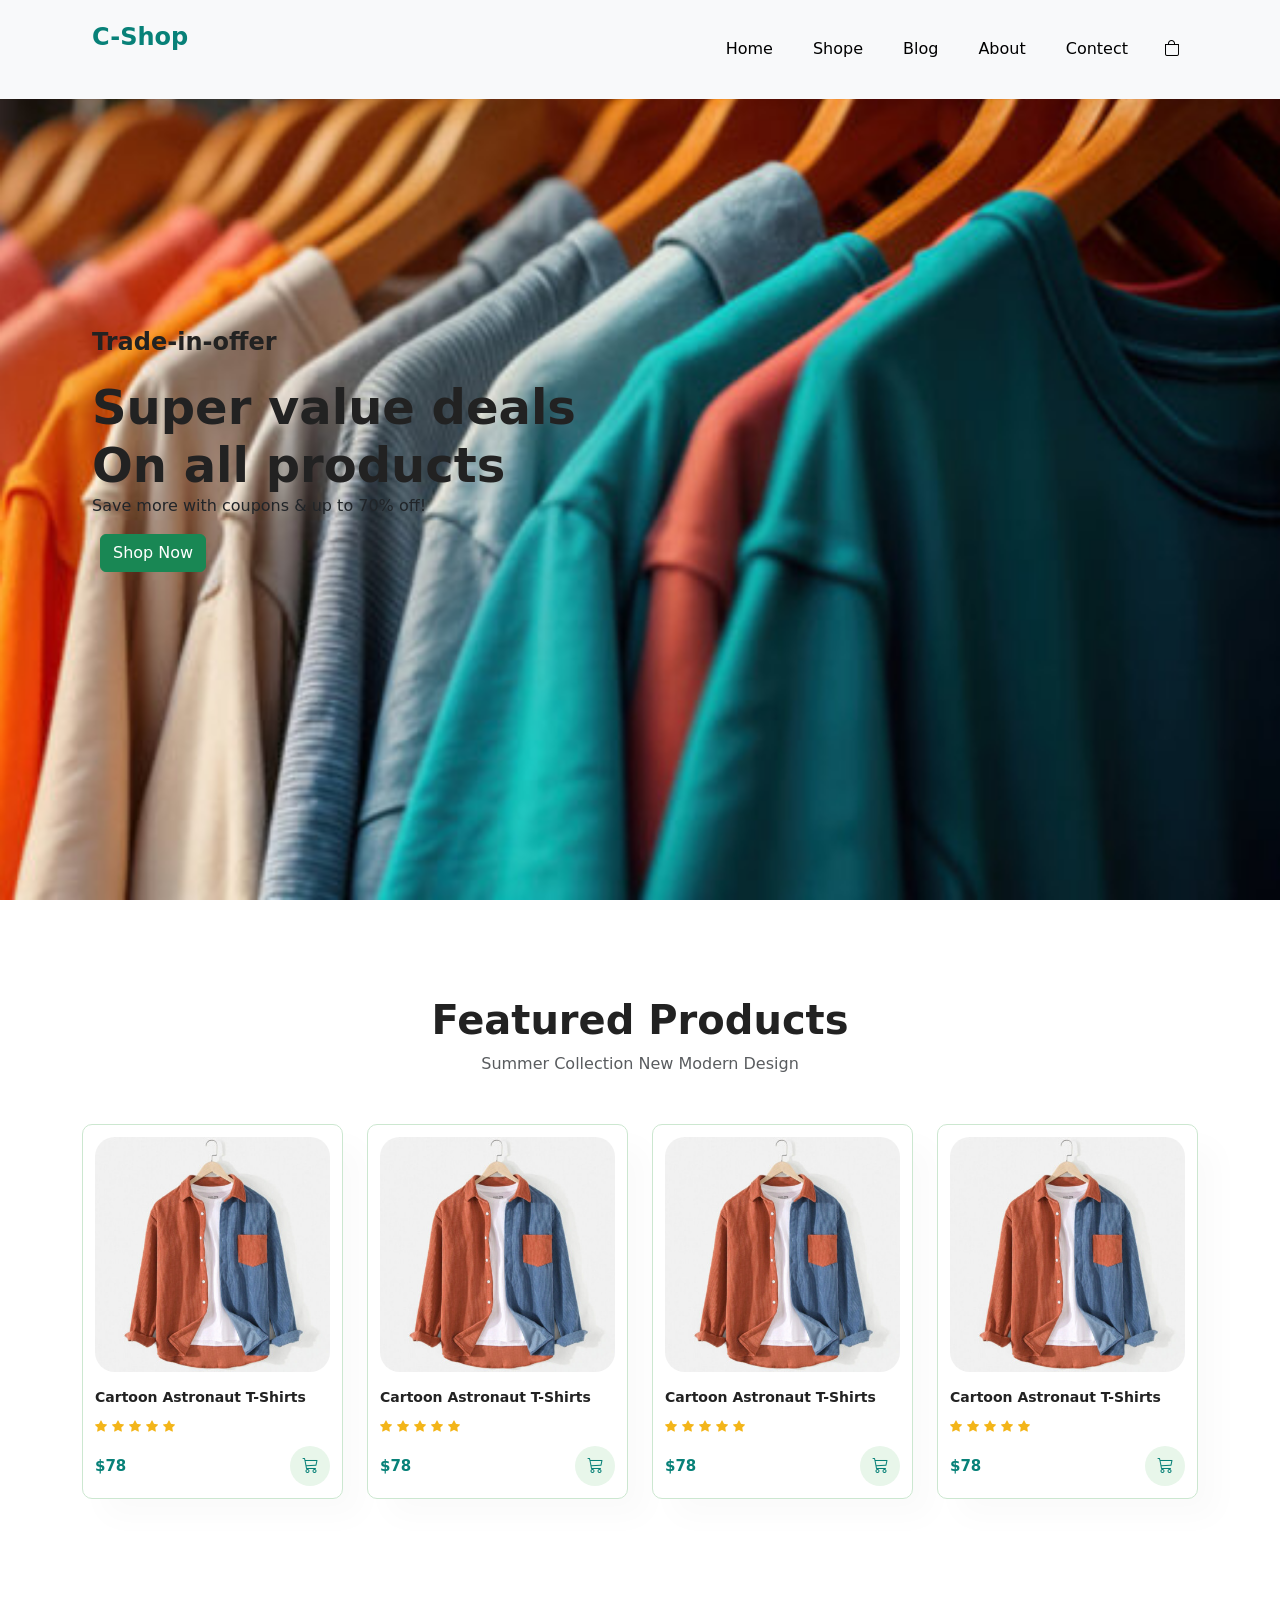
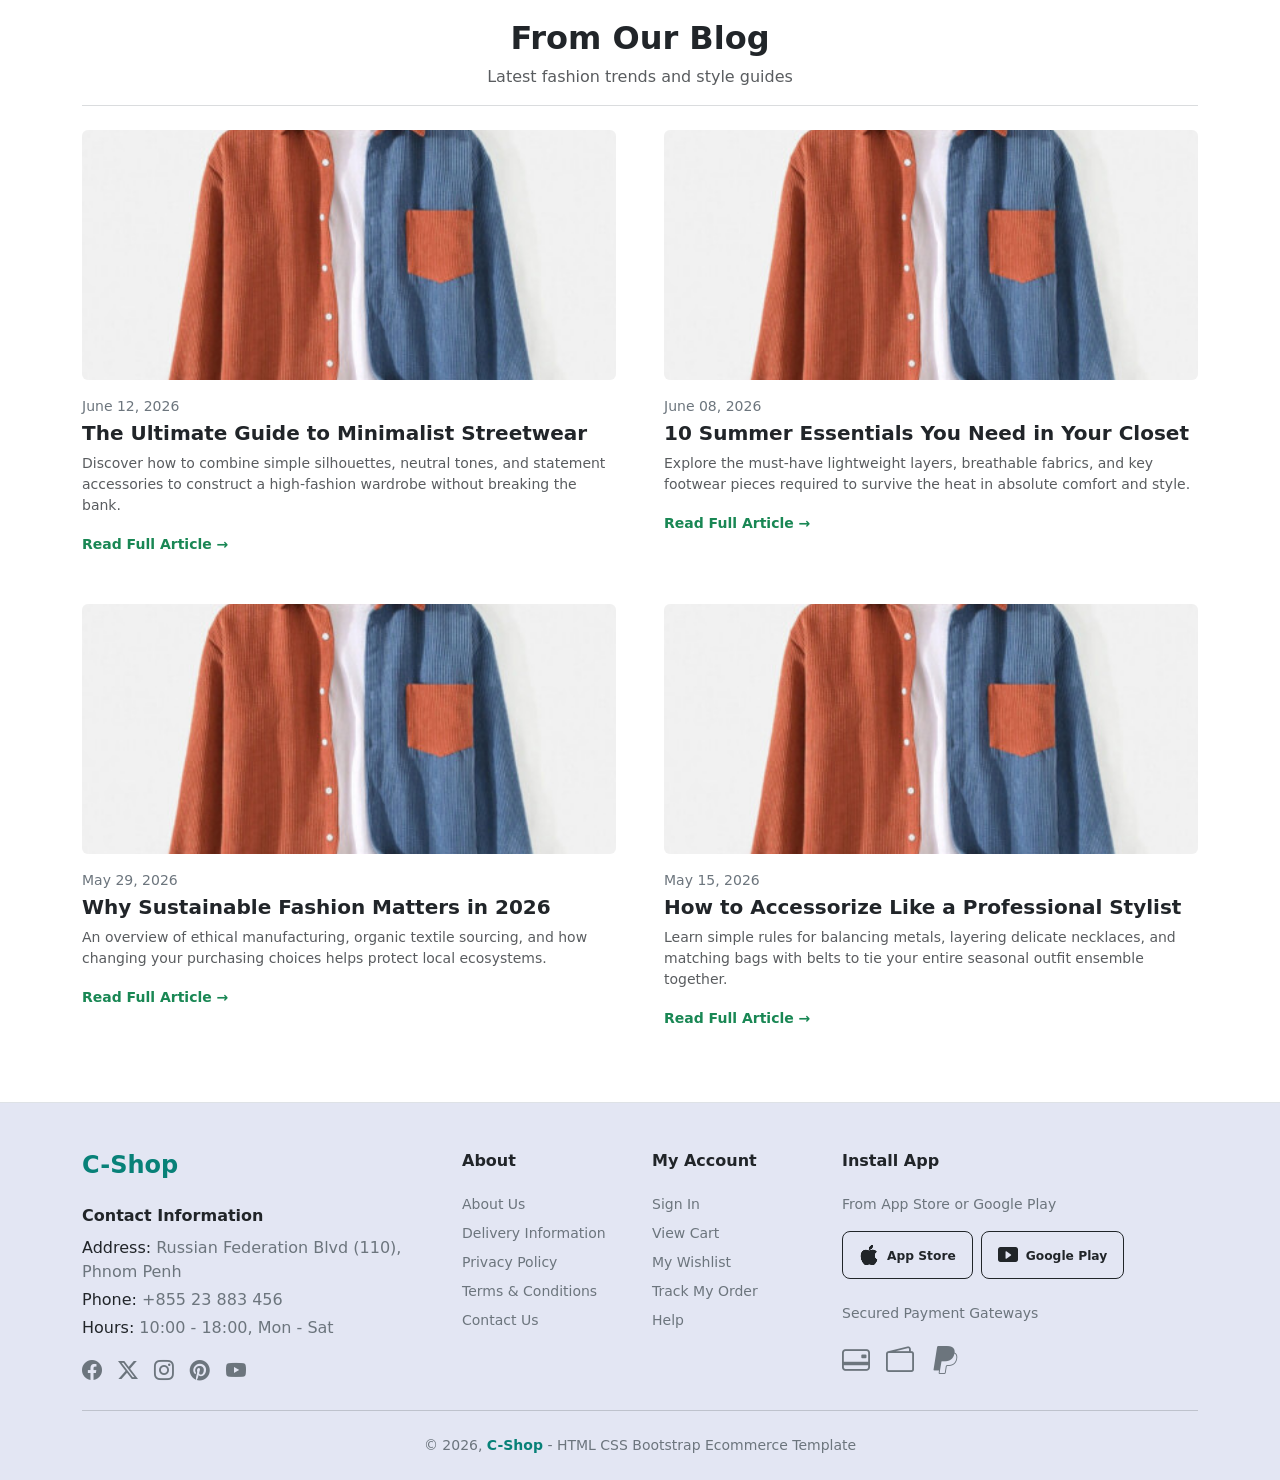
==== index.html @ c30bf909 "Add project files" ====
<!DOCTYPE html>
<html lang="en">
<head>
    <meta charset="UTF-8">
    <meta name="viewport" content="width=device-width, initial-scale=1.0">
    <title>C-Shop</title>
    <link rel="stylesheet" href="bootstrap-5.3.8-dist/css/bootstrap.min.css">
    <link rel="stylesheet" href="Style.css">
    <link rel="stylesheet" href="https://cdn.jsdelivr.net/npm/bootstrap-icons@1.11.3/font/bootstrap-icons.min.css">
</head>
<body>

    <section class="hero-section" id="Home">
        <nav class="navbar navbar-expand-lg bg-light fixed-top">
            <div class="container">

                <a class="navbar-brand" href="#"><h4 class="fw-bold mb-4" style="color: #088178;">C-Shop</h4></a>

                <button class="navbar-toggler border-0 shadow-none" type="button" data-bs-toggle="collapse" data-bs-target="#navMenu">
                    <i class="navbar-toggler-icon"></i>
                </button>

                <div class="collapse navbar-collapse" id="navMenu">
                    <ul class="navbar-nav ms-auto">

                        <li class="nav-item">
                            <a class="nav-link" href="#Home">
                                <i class="bi bi-house d-lg-none"></i> 
                                <span class="ms-1">Home</span>
                            </a>
                        </li>

                        <li class="nav-item">
                            <a class="nav-link" href="#Shop">
                                <i class="bi bi-cart3 d-lg-none"></i> 
                                <span class="ms-1 ">Shope</span>
                            </a>
                        </li>

                        <li class="nav-item">
                            <a class="nav-link" href="#Blog">
                                <i class="bi bi-journal-text d-lg-none"></i> 
                                <span class="ms-1">Blog</span>
                            </a>
                        </li>

                        <li class="nav-item">
                            <a class="nav-link" href="#About">
                                <i class="bi bi-info-circle d-lg-none"></i> 
                                <span class="ms-1">About</span>
                            </a>
                        </li>

                        <li class="nav-item">
                            <a class="nav-link" href="#Contect">
                                <i class="bi bi-envelope d-lg-none"></i> 
                                <span class="ms-1">Contect</span>
                            </a>
                        </li>

                        <li class="nav-item">
                            <a class="nav-link" href="#Settings">
                                <i class="bi bi bi-bag"></i> 
                                <span class="ms-1 d-lg-none">Cart</span>
                            </a>
                        </li>
                    </ul>
                </div>
            </div>
        </nav>
        <div class="container hero-content">
            <h4>Trade-in-offer</h4>
            <h1>Super value deals</h1>
            <h1 class="text-teal">On all products</h1>
            <p>Save more with coupons & up to 70% off!</p>
            <li class="nav-item d-flex align-items-center ms-2">
                <button class="btn btn-success " onclick="scrollToShop()">
                    Shop Now
                </button>
            </li>
        </div>
    </section>

    <section class="product-section container my-5 py-5" id="Shop">
        <div class="text-center mb-5">
            <h2>Featured Products</h2>
            <p class="text-muted">Summer Collection New Modern Design</p>
        </div>

        <div class="row g-4">
            
            <div class="col-12 col-md-6 col-lg-3">
                <div class="product-card">
                    <div class="img-wrapper">
                        <img src="Picture/s-l400.jpg" alt="Product" class="img-fluid">
                    </div>
                    <div class="card-details">
                        <h5 class="product-title">Cartoon Astronaut T-Shirts</h5>
                        <div class="stars">
                            <i class="bi bi-star-fill"></i>
                            <i class="bi bi-star-fill"></i>
                            <i class="bi bi-star-fill"></i>
                            <i class="bi bi-star-fill"></i>
                            <i class="bi bi-star-fill"></i>
                        </div>
                        <div class="card-bottom">
                            <h4 class="price">$78</h4>
                            <a href="#" class="cart-btn"><i class="bi bi-cart3"></i></a>
                        </div>
                    </div>
                </div>
            </div>

            <div class="col-12 col-md-6 col-lg-3">
                <div class="product-card">
                    <div class="img-wrapper">
                        <img src="Picture/s-l400.jpg" alt="Product" class="img-fluid">
                    </div>
                    <div class="card-details">
                        <h5 class="product-title">Cartoon Astronaut T-Shirts</h5>
                        <div class="stars">
                            <i class="bi bi-star-fill"></i>
                            <i class="bi bi-star-fill"></i>
                            <i class="bi bi-star-fill"></i>
                            <i class="bi bi-star-fill"></i>
                            <i class="bi bi-star-fill"></i>
                        </div>
                        <div class="card-bottom">
                            <h4 class="price">$78</h4>
                            <a href="#" class="cart-btn"><i class="bi bi-cart3"></i></a>
                        </div>
                    </div>
                </div>
            </div>

            <!-- Product Card 3 -->
            <div class="col-12 col-md-6 col-lg-3">
                <div class="product-card">
                    <div class="img-wrapper">
                        <img src="Picture/s-l400.jpg" alt="Product" class="img-fluid">
                    </div>
                    <div class="card-details">
                        <h5 class="product-title">Cartoon Astronaut T-Shirts</h5>
                        <div class="stars">
                            <i class="bi bi-star-fill"></i>
                            <i class="bi bi-star-fill"></i>
                            <i class="bi bi-star-fill"></i>
                            <i class="bi bi-star-fill"></i>
                            <i class="bi bi-star-fill"></i>
                        </div>
                        <div class="card-bottom">
                            <h4 class="price">$78</h4>
                            <a href="#" class="cart-btn"><i class="bi bi-cart3"></i></a>
                        </div>
                    </div>
                </div>
            </div>

            <div class="col-12 col-md-6 col-lg-3">
                <div class="product-card">
                    <div class="img-wrapper">
                        <img src="Picture/s-l400.jpg" alt="Product" class="img-fluid">
                    </div>
                    <div class="card-details">
                        <h5 class="product-title">Cartoon Astronaut T-Shirts</h5>
                        <div class="stars">
                            <i class="bi bi-star-fill"></i>
                            <i class="bi bi-star-fill"></i>
                            <i class="bi bi-star-fill"></i>
                            <i class="bi bi-star-fill"></i>
                            <i class="bi bi-star-fill"></i>
                        </div>
                        <div class="card-bottom">
                            <h4 class="price">$78</h4>
                            <a href="#" class="cart-btn"><i class="bi bi-cart3"></i></a>
                        </div>
                    </div>
                </div>
            </div>

        </div>
    </section>

<!-- Basic Blog Section -->
<section id="Blog" class="container my-5 py-4">
    <!-- Section Title -->
    <div class="mb-4 text-center">
        <h2 class="fw-bold text-dark">From Our Blog</h2>
        <p class="text-muted">Latest fashion trends and style guides</p>
        <hr class="text-secondary opacity-25">
    </div>

    <!-- Blog Layout Wrapper -->
    <div class="row row-cols-1 row-cols-md-2 g-5">
        
        <!-- Article 1 -->
        <div class="col">
            <div class="mb-3">
                <img src="Picture/s-l400.jpg" alt="Minimalist Streetwear" class="img-fluid rounded-2 w-100 object-fit-cover" style="height: 250px;">
            </div>
            <p class="text-secondary small mb-1">June 12, 2026</p>
            <h4 class="fw-bold text-dark fs-5">The Ultimate Guide to Minimalist Streetwear</h4>
            <p class="text-muted small">Discover how to combine simple silhouettes, neutral tones, and statement accessories to construct a high-fashion wardrobe without breaking the bank.</p>
            <a href="#" class="text-success text-decoration-none fw-bold small">Read Full Article &rarr;</a>
        </div>

        <!-- Article 2 -->
        <div class="col">
            <div class="mb-3">
                <img src="Picture/s-l400.jpg" alt="Summer Essentials" class="img-fluid rounded-2 w-100 object-fit-cover" style="height: 250px;">
            </div>
            <p class="text-secondary small mb-1">June 08, 2026</p>
            <h4 class="fw-bold text-dark fs-5">10 Summer Essentials You Need in Your Closet</h4>
            <p class="text-muted small">Explore the must-have lightweight layers, breathable fabrics, and key footwear pieces required to survive the heat in absolute comfort and style.</p>
            <a href="#" class="text-success text-decoration-none fw-bold small">Read Full Article &rarr;</a>
        </div>

        <!-- Article 3 -->
        <div class="col">
            <div class="mb-3">
                <img src="Picture/s-l400.jpg" alt="Sustainable Fashion" class="img-fluid rounded-2 w-100 object-fit-cover" style="height: 250px;">
            </div>
            <p class="text-secondary small mb-1">May 29, 2026</p>
            <h4 class="fw-bold text-dark fs-5">Why Sustainable Fashion Matters in 2026</h4>
            <p class="text-muted small">An overview of ethical manufacturing, organic textile sourcing, and how changing your purchasing choices helps protect local ecosystems.</p>
            <a href="#" class="text-success text-decoration-none fw-bold small">Read Full Article &rarr;</a>
        </div>

        <!-- Article 4 -->
        <div class="col">
            <div class="mb-3">
                <img src="Picture/s-l400.jpg" alt="Accessorizing" class="img-fluid rounded-2 w-100 object-fit-cover" style="height: 250px;">
            </div>
            <p class="text-secondary small mb-1">May 15, 2026</p>
            <h4 class="fw-bold text-dark fs-5">How to Accessorize Like a Professional Stylist</h4>
            <p class="text-muted small">Learn simple rules for balancing metals, layering delicate necklaces, and matching bags with belts to tie your entire seasonal outfit ensemble together.</p>
            <a href="#" class="text-success text-decoration-none fw-bold small">Read Full Article &rarr;</a>
        </div>

    </div>
</section>

    <footer class="bg-light border-top text-dark pt-5 pb-4 mt-5" style="background-color: #E3E6F3 !important;">
        <div class="container text-md-start text-center">
            <div class="row g-4">
                
                <div class="col-12 col-md-6 col-lg-4">
                    <h4 class="fw-bold mb-4" style="color: #088178;">C-Shop</h4>
                    <p class="mb-2 fw-semibold">Contact Information</p>
                    <p class="text-secondary mb-1"><span class="fw-medium text-dark">Address: </span> Russian Federation Blvd (110), Phnom Penh</p>
                    <p class="text-secondary mb-1"><span class="fw-medium text-dark">Phone: </span> +855 23 883 456</p>
                    <p class="text-secondary mb-3"><span class="fw-medium text-dark">Hours: </span> 10:00 - 18:00, Mon - Sat</p>
                    
                    <div class="d-flex justify-content-md-start justify-content-center gap-3 fs-5 mt-3">
                        <a href="#" class="text-secondary hover-teal"><i class="bi bi-facebook"></i></a>
                        <a href="#" class="text-secondary hover-teal"><i class="bi bi-twitter-x"></i></a>
                        <a href="#" class="text-secondary hover-teal"><i class="bi bi-instagram"></i></a>
                        <a href="#" class="text-secondary hover-teal"><i class="bi bi-pinterest"></i></a>
                        <a href="#" class="text-secondary hover-teal"><i class="bi bi-youtube"></i></a>
                    </div>
                </div>

                <div class="col-12 col-sm-6 col-lg-2">
                    <h6 class="fw-bold mb-4">About</h6>
                    <ul class="list-unstyled d-flex flex-column gap-2 small">
                        <li><a href="#About" class="text-secondary text-decoration-none hover-teal">About Us</a></li>
                        <li><a href="#" class="text-secondary text-decoration-none hover-teal">Delivery Information</a></li>
                        <li><a href="#" class="text-secondary text-decoration-none hover-teal">Privacy Policy</a></li>
                        <li><a href="#" class="text-secondary text-decoration-none hover-teal">Terms & Conditions</a></li>
                        <li><a href="#Contact" class="text-secondary text-decoration-none hover-teal">Contact Us</a></li>
                    </ul>
                </div>

                <div class="col-12 col-sm-6 col-lg-2">
                    <h6 class="fw-bold mb-4">My Account</h6>
                    <ul class="list-unstyled d-flex flex-column gap-2 small">
                        <li><a href="#" class="text-secondary text-decoration-none hover-teal">Sign In</a></li>
                        <li><a href="#Cart" class="text-secondary text-decoration-none hover-teal">View Cart</a></li>
                        <li><a href="#" class="text-secondary text-decoration-none hover-teal">My Wishlist</a></li>
                        <li><a href="#" class="text-secondary text-decoration-none hover-teal">Track My Order</a></li>
                        <li><a href="#" class="text-secondary text-decoration-none hover-teal">Help</a></li>
                    </ul>
                </div>

                <div class="col-12 col-md-6 col-lg-4">
                    <h6 class="fw-bold mb-4">Install App</h6>
                    <p class="text-secondary small">From App Store or Google Play</p>

                    <div class="d-flex justify-content-md-start justify-content-center gap-2 mb-4">
                        <button class="btn btn-outline-dark btn-sm d-flex align-items-center py-2 px-3 rounded-3 shadow-none">
                            <i class="bi bi-apple me-2 fs-5"></i>
                            <span class="text-start lh-1"><span class="fw-bold small">App Store</span></span>
                        </button>
                        <button class="btn btn-outline-dark btn-sm d-flex align-items-center py-2 px-3 rounded-3 shadow-none">
                            <i class="bi bi-play-btn-fill me-2 fs-5"></i>
                            <span class="text-start lh-1"><span class="fw-bold small">Google Play</span></span>
                        </button>
                    </div>

                    <p class="text-secondary small">Secured Payment Gateways</p>

                    <div class="d-flex justify-content-md-start justify-content-center gap-3 fs-3 text-secondary">
                        <i class="bi bi-credit-card-2-back"></i>
                        <i class="bi bi-wallet2"></i>
                        <i class="bi bi-paypal"></i>
                    </div>
                </div>

            </div>

            <hr class="my-4 text-muted opacity-25">

            <div class="row align-items-center">
                <div class="col-12 text-center">
                    <p class="text-secondary small mb-0">&copy; 2026, <span class="fw-bold" style="color: #088178;">C-Shop</span> - HTML CSS Bootstrap Ecommerce Template</p>
                </div>
            </div>
        </div>
    </footer>
    <script>
        function scrollToShop() {
        const shopSection = document.getElementById("Shop");
        shopSection.scrollIntoView({ behavior: 'smooth' });
        }
    </script>
    <script src="bootstrap-5.3.8-dist/js/bootstrap.bundle.min.js"></script>
</body>
</html>
---- Style.css ----
*{ 
    margin: 0; 
    padding: 0; 
    box-sizing: border-box; 
}

.navbar .container a {
    color:black;
    margin: 10px;
}

.navbar .container .nav-item:hover {
    background-color:#088178;
}

.hero-section {
    background-image: url('Picture/image.png'); 
    background-size: cover;
    background-position: top 25% right 0; 
    background-repeat: no-repeat;
    width: 100%;
    height: 100vh;
    display: flex;
    flex-direction: column;
    justify-content: center;
    position: relative;
    padding-left: 20px; 
}

.hero-content h4 {
    padding-bottom: 15px;
    font-weight: 600;
    color: #222;
}

.hero-content h1 {
    font-size: 3rem;
    font-weight: 700;
    color: #222;
    margin: 0;
}


.custom-navbar {
    background-color: #E3E6F3 !important; 
    box-shadow: 0 5px 15px rgba(0, 0, 0, 0.06); 
}


.product-section h2 {
    font-size: 2.5rem;
    font-weight: 700;
    color: #222;
}


.product-card {
    width: 100%;
    padding: 12px;
    border: 1px solid #cce7d0;
    border-radius: 10px;
    cursor: pointer;
    box-shadow: 20px 20px 30px rgba(0, 0, 0, 0.02);
    transition: 0.2s ease;
    background-color: #fff;
    position: relative;
}


.product-card:hover {
    box-shadow: 20px 20px 30px rgba(0, 0, 0, 0.06);
}


.product-card .img-wrapper {
    background-color: #f0f2f5; 
    border-radius: 20px;
    overflow: hidden;
    display: flex;
    justify-content: center;
    align-items: center;
}

.product-card img {
    width: 100%;
    height: auto;
    object-fit: cover;
}


.product-card .card-details {
    text-align: left;
    padding: 10px 0 0 0;
}


.product-card .product-title {
    padding-top: 7px;
    color: #222;
    font-size: 14px;
    font-weight: 600;
}


.product-card .stars i {
    font-size: 12px;
    color: #f3b519; 
}


.product-card .card-bottom {
    display: flex;
    justify-content: space-between;
    align-items: center;
    padding-top: 8px;
}

.product-card .price {
    font-size: 15px;
    font-weight: 700;
    color: #088178; 
    margin: 0;
}


.product-card .cart-btn {
    width: 40px;
    height: 40px;
    line-height: 40px;
    border-radius: 50%;
    background-color: #e8f6ea;
    color: #088178;
    text-align: center;
    display: inline-block;
}

.product-card .cart-btn:hover {
    background-color: #088178;
    color: #fff;
}
#Shop {
    scroll-margin-top: 80px; 
}
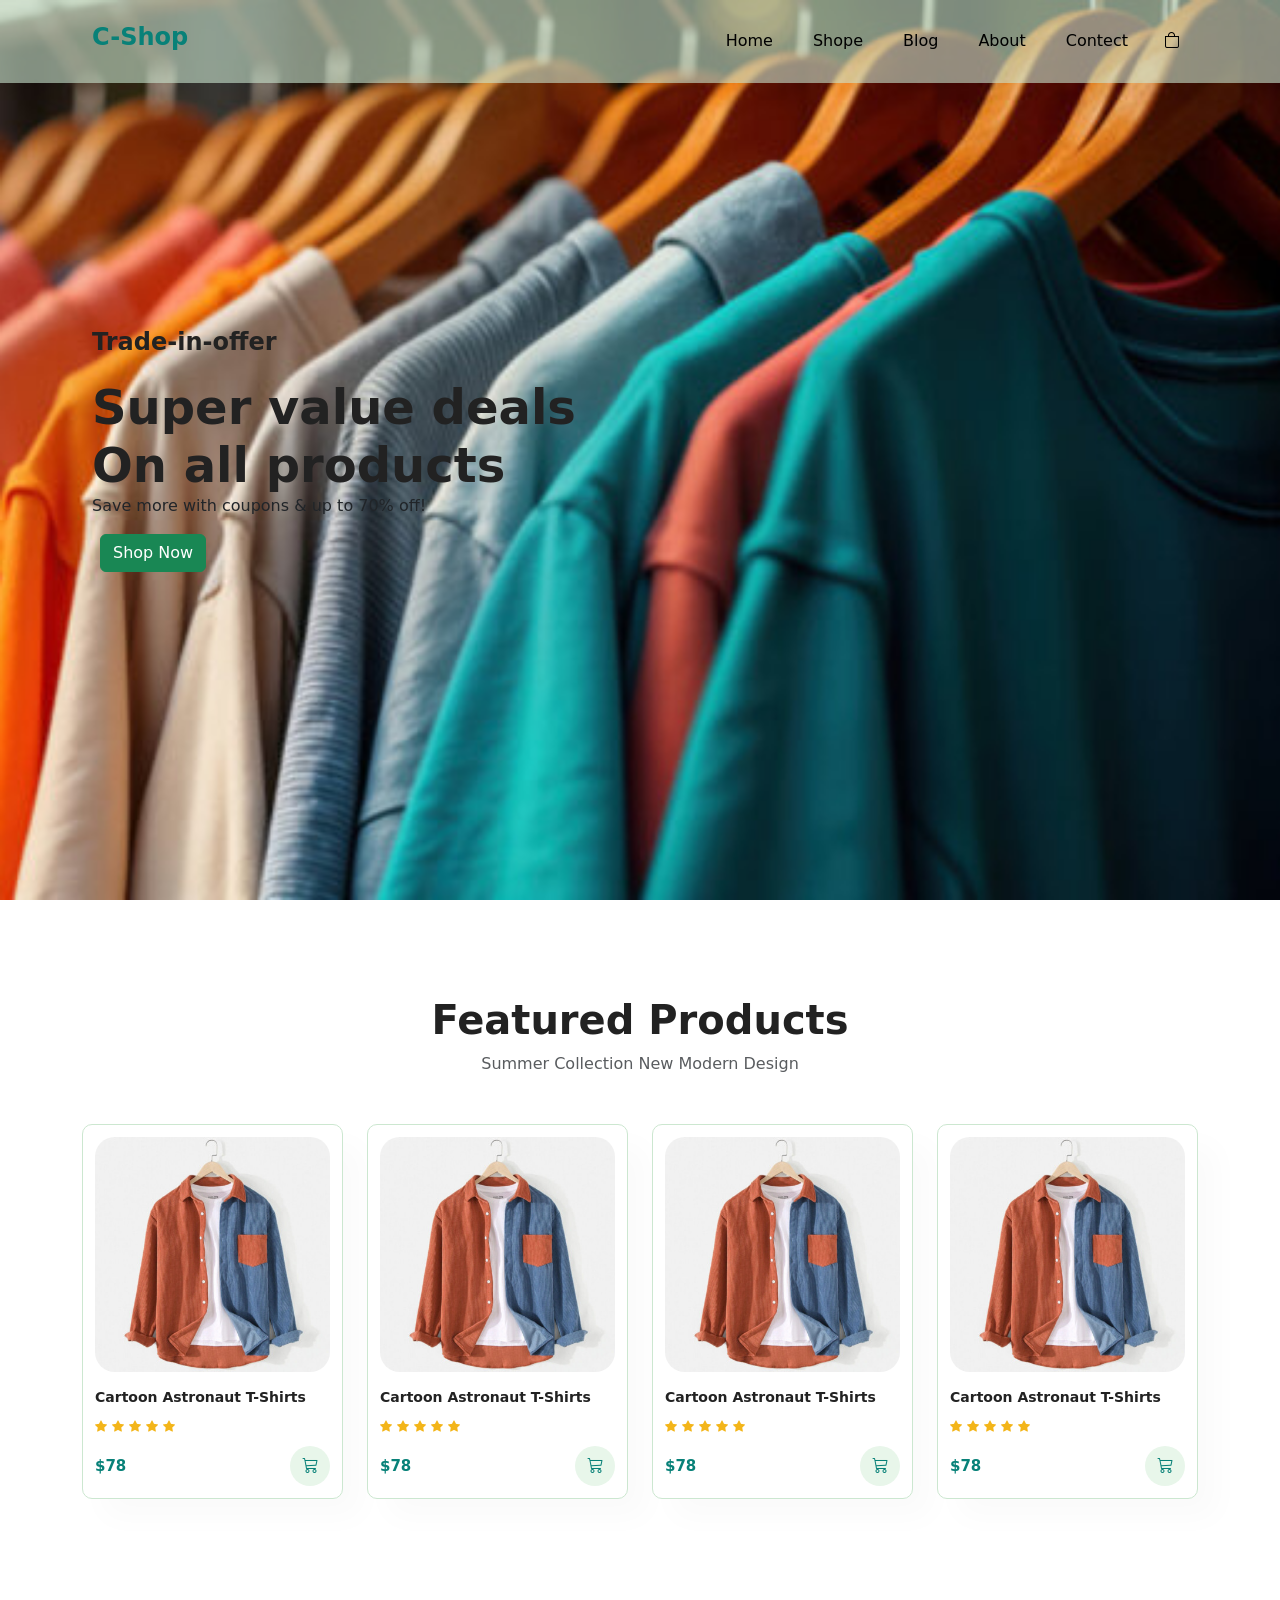
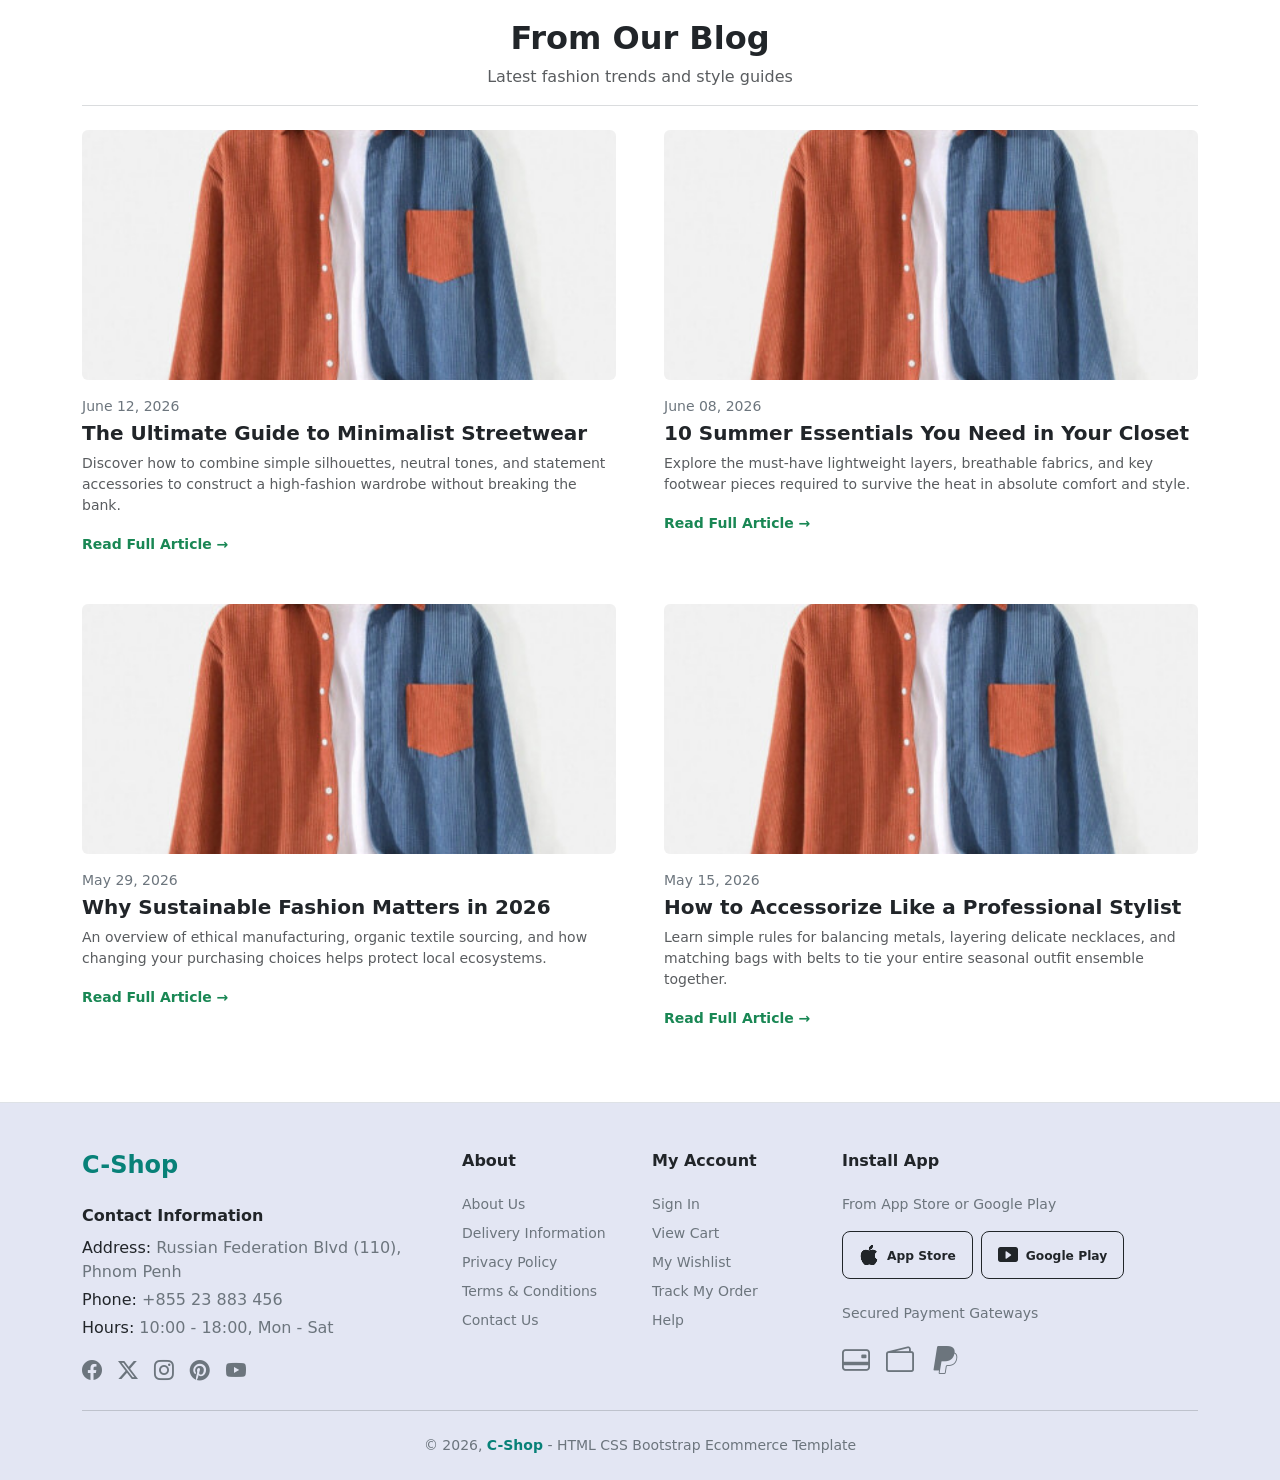
==== commit d2173de4: "your commit message" ====
--- a/index.html
+++ b/index.html
@@ -9,16 +9,17 @@
     <link rel="stylesheet" href="https://cdn.jsdelivr.net/npm/bootstrap-icons@1.11.3/font/bootstrap-icons.min.css">
 </head>
 <body>
-
+    
     <section class="hero-section" id="Home">
-        <nav class="navbar navbar-expand-lg bg-light fixed-top">
+        <nav class="navbar navbar-expand-lg fixed-top">
             <div class="container">
-
-                <a class="navbar-brand" href="#"><h4 class="fw-bold mb-4" style="color: #088178;">C-Shop</h4></a>
+                <a class="navbar-brand" href="#"><h4 class="fw-bold" style="color: #088178;">C-Shop</h4></a>
 
                 <button class="navbar-toggler border-0 shadow-none" type="button" data-bs-toggle="collapse" data-bs-target="#navMenu">
                     <i class="navbar-toggler-icon"></i>
                 </button>
+
+                <hr class="text-secondary opacity-25">
 
                 <div class="collapse navbar-collapse" id="navMenu">
                     <ul class="navbar-nav ms-auto">
@@ -181,19 +182,16 @@
         </div>
     </section>
 
-<!-- Basic Blog Section -->
+
 <section id="Blog" class="container my-5 py-4">
-    <!-- Section Title -->
     <div class="mb-4 text-center">
         <h2 class="fw-bold text-dark">From Our Blog</h2>
         <p class="text-muted">Latest fashion trends and style guides</p>
         <hr class="text-secondary opacity-25">
     </div>
 
-    <!-- Blog Layout Wrapper -->
     <div class="row row-cols-1 row-cols-md-2 g-5">
         
-        <!-- Article 1 -->
         <div class="col">
             <div class="mb-3">
                 <img src="Picture/s-l400.jpg" alt="Minimalist Streetwear" class="img-fluid rounded-2 w-100 object-fit-cover" style="height: 250px;">
@@ -204,7 +202,6 @@
             <a href="#" class="text-success text-decoration-none fw-bold small">Read Full Article &rarr;</a>
         </div>
 
-        <!-- Article 2 -->
         <div class="col">
             <div class="mb-3">
                 <img src="Picture/s-l400.jpg" alt="Summer Essentials" class="img-fluid rounded-2 w-100 object-fit-cover" style="height: 250px;">
@@ -215,7 +212,6 @@
             <a href="#" class="text-success text-decoration-none fw-bold small">Read Full Article &rarr;</a>
         </div>
 
-        <!-- Article 3 -->
         <div class="col">
             <div class="mb-3">
                 <img src="Picture/s-l400.jpg" alt="Sustainable Fashion" class="img-fluid rounded-2 w-100 object-fit-cover" style="height: 250px;">
@@ -226,7 +222,7 @@
             <a href="#" class="text-success text-decoration-none fw-bold small">Read Full Article &rarr;</a>
         </div>
 
-        <!-- Article 4 -->
+
         <div class="col">
             <div class="mb-3">
                 <img src="Picture/s-l400.jpg" alt="Accessorizing" class="img-fluid rounded-2 w-100 object-fit-cover" style="height: 250px;">
--- a/Style.css
+++ b/Style.css
@@ -4,13 +4,24 @@
     box-sizing: border-box; 
 }
 
+.navbar{
+    background-color: #cce7d099;
+}
 .navbar .container a {
     color:black;
     margin: 10px;
 }
 
+.navbar .container hr{
+    position: fixed;
+    border: #222;
+    outline: #222;
+    outline-width: 10px;
+}
+
 .navbar .container .nav-item:hover {
-    background-color:#088178;
+    border-radius: 10px;
+    background-color:#0881799c;
 }
 
 .hero-section {
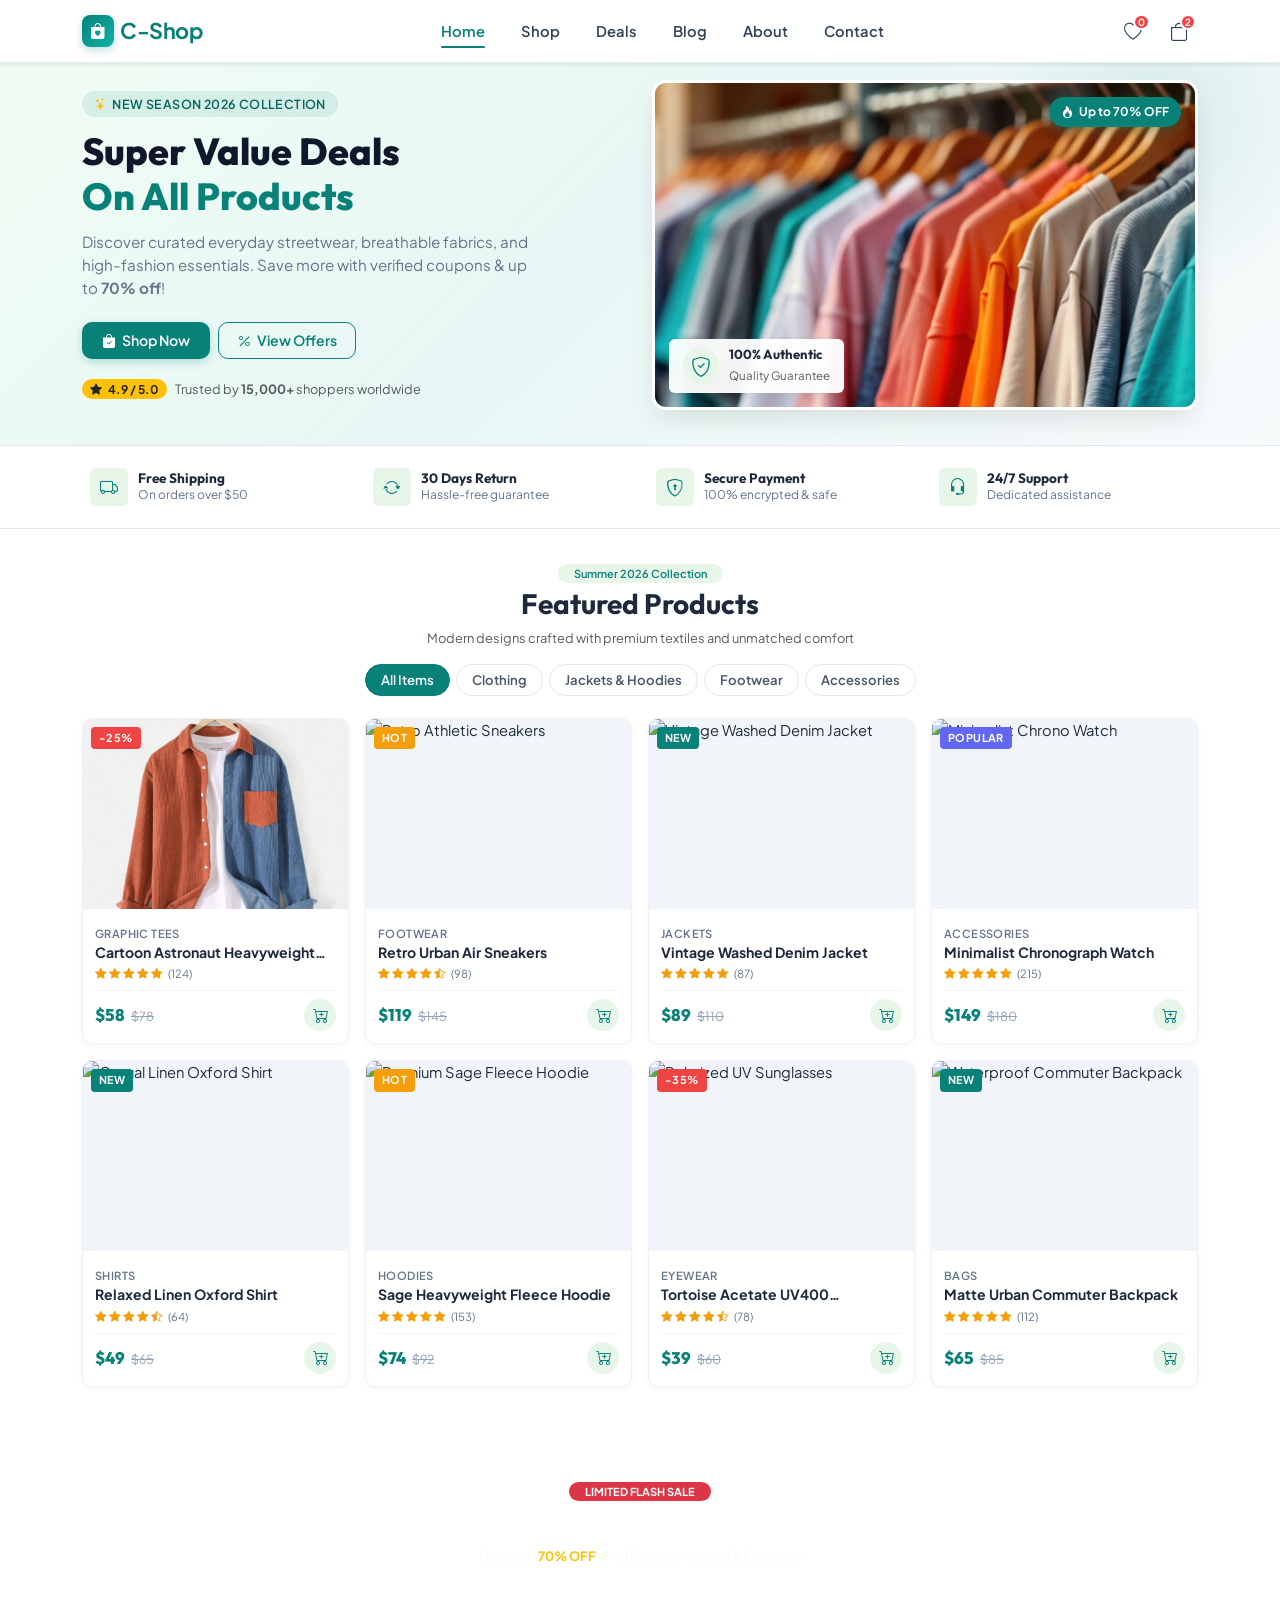
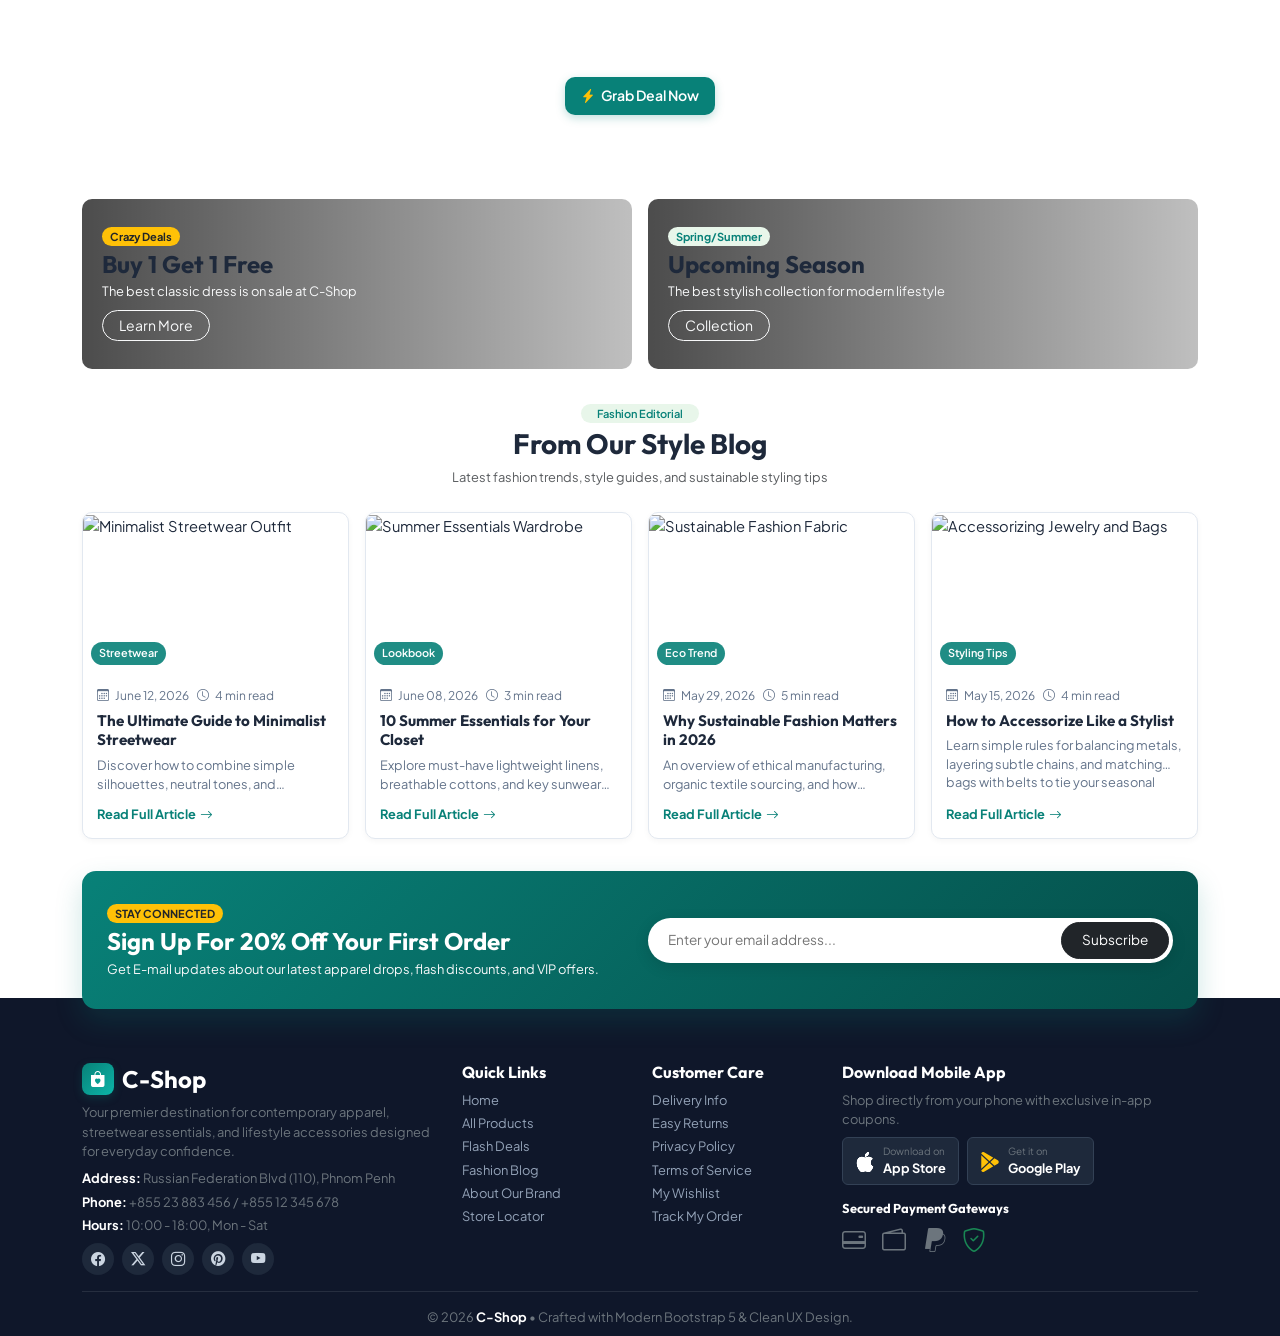
==== commit ca0e9a2c: "feat: redesign modern UI/UX with unique visuals, mobile bottom app bar, and multi-page support" ====
--- a/index.html
+++ b/index.html
@@ -3,177 +3,538 @@
 <head>
     <meta charset="UTF-8">
     <meta name="viewport" content="width=device-width, initial-scale=1.0">
-    <title>C-Shop</title>
+    <title>C-Shop | Premium Modern Fashion & Apparel</title>
+    <meta name="description" content="Discover trendy streetwear, essentials, footwear, and accessories at C-Shop. Enjoy super value deals up to 70% off with fast worldwide shipping.">
+    <!-- Bootstrap CSS -->
     <link rel="stylesheet" href="bootstrap-5.3.8-dist/css/bootstrap.min.css">
+    <!-- Bootstrap Icons -->
+    <link rel="stylesheet" href="https://cdn.jsdelivr.net/npm/bootstrap-icons@1.11.3/font/bootstrap-icons.min.css">
+    <!-- Custom Modern Stylesheet -->
     <link rel="stylesheet" href="Style.css">
-    <link rel="stylesheet" href="https://cdn.jsdelivr.net/npm/bootstrap-icons@1.11.3/font/bootstrap-icons.min.css">
 </head>
 <body>
-    
-    <section class="hero-section" id="Home">
-        <nav class="navbar navbar-expand-lg fixed-top">
+
+    <!-- ==========================================
+         Header & Navigation Bar
+         ========================================== -->
+    <header>
+        <nav class="navbar navbar-expand-lg fixed-top shadow-sm" id="mainNavbar">
             <div class="container">
-                <a class="navbar-brand" href="#"><h4 class="fw-bold" style="color: #088178;">C-Shop</h4></a>
-
-                <button class="navbar-toggler border-0 shadow-none" type="button" data-bs-toggle="collapse" data-bs-target="#navMenu">
-                    <i class="navbar-toggler-icon"></i>
+                <!-- Brand Logo -->
+                <a class="navbar-brand text-decoration-none" href="#Home">
+                    <div class="brand-icon">
+                        <i class="bi bi-bag-heart-fill"></i>
+                    </div>
+                    <span class="fw-bold" style="color: #088178;">C-Shop</span>
+                </a>
+
+                <!-- Mobile Toggle Button -->
+                <button class="navbar-toggler border-0 shadow-none" type="button" data-bs-toggle="collapse" data-bs-target="#navMenu" aria-controls="navMenu" aria-expanded="false" aria-label="Toggle navigation">
+                    <i class="bi bi-list fs-3 text-dark"></i>
                 </button>
 
-                <hr class="text-secondary opacity-25">
-
+                <!-- Navigation Links -->
                 <div class="collapse navbar-collapse" id="navMenu">
-                    <ul class="navbar-nav ms-auto">
-
+                    <!-- Navigation Items -->
+                    <ul class="navbar-nav mx-auto align-items-lg-center gap-1">
                         <li class="nav-item">
-                            <a class="nav-link" href="#Home">
-                                <i class="bi bi-house d-lg-none"></i> 
-                                <span class="ms-1">Home</span>
-                            </a>
+                            <a class="nav-link active" href="#Home">Home</a>
                         </li>
-
                         <li class="nav-item">
-                            <a class="nav-link" href="#Shop">
-                                <i class="bi bi-cart3 d-lg-none"></i> 
-                                <span class="ms-1 ">Shope</span>
-                            </a>
+                            <a class="nav-link" href="#Shop">Shop</a>
                         </li>
-
                         <li class="nav-item">
-                            <a class="nav-link" href="#Blog">
-                                <i class="bi bi-journal-text d-lg-none"></i> 
-                                <span class="ms-1">Blog</span>
-                            </a>
+                            <a class="nav-link" href="#Deals">Deals</a>
                         </li>
-
                         <li class="nav-item">
-                            <a class="nav-link" href="#About">
-                                <i class="bi bi-info-circle d-lg-none"></i> 
-                                <span class="ms-1">About</span>
-                            </a>
+                            <a class="nav-link" href="#Blog">Blog</a>
                         </li>
-
                         <li class="nav-item">
-                            <a class="nav-link" href="#Contect">
-                                <i class="bi bi-envelope d-lg-none"></i> 
-                                <span class="ms-1">Contect</span>
-                            </a>
+                            <a class="nav-link" href="#About">About</a>
                         </li>
-
                         <li class="nav-item">
-                            <a class="nav-link" href="#Settings">
-                                <i class="bi bi bi-bag"></i> 
-                                <span class="ms-1 d-lg-none">Cart</span>
-                            </a>
+                            <a class="nav-link" href="#Contact">Contact</a>
                         </li>
                     </ul>
+
+                    <!-- Action Icons (Wishlist & Cart) -->
+                    <div class="nav-icons-group ms-lg-2 mt-2 mt-lg-0">
+                        <a href="javascript:void(0)" class="nav-icon-btn" onclick="openWishlist()" title="Wishlist" aria-label="Wishlist">
+                            <i class="bi bi-heart"></i>
+                            <span class="nav-badge" id="wishlistCount">0</span>
+                        </a>
+                        <a href="javascript:void(0)" class="nav-icon-btn" data-bs-toggle="offcanvas" data-bs-target="#cartOffcanvas" title="Shopping Cart" aria-label="Cart">
+                            <i class="bi bi-bag"></i>
+                            <span class="nav-badge" id="cartBadgeCount">2</span>
+                        </a>
+                    </div>
                 </div>
             </div>
         </nav>
-        <div class="container hero-content">
-            <h4>Trade-in-offer</h4>
-            <h1>Super value deals</h1>
-            <h1 class="text-teal">On all products</h1>
-            <p>Save more with coupons & up to 70% off!</p>
-            <li class="nav-item d-flex align-items-center ms-2">
-                <button class="btn btn-success " onclick="scrollToShop()">
-                    Shop Now
-                </button>
-            </li>
+    </header>
+
+    <!-- ==========================================
+         Hero Section
+         ========================================== -->
+    <section class="hero-section" id="Home">
+        <div class="container">
+            <div class="row align-items-center g-4">
+                <div class="col-lg-6">
+                    <div class="hero-tag">
+                        <i class="bi bi-stars text-warning"></i>
+                        <span>NEW SEASON 2026 COLLECTION</span>
+                    </div>
+                    <h1 class="hero-title">
+                        Super Value Deals <br>
+                        <span class="text-teal">On All Products</span>
+                    </h1>
+                    <p class="hero-subtitle">
+                        Discover curated everyday streetwear, breathable fabrics, and high-fashion essentials. Save more with verified coupons & up to <strong>70% off</strong>!
+                    </p>
+                    <div class="d-flex flex-wrap gap-2">
+                        <a href="shop.html" class="btn btn-primary-custom">
+                            <i class="bi bi-bag-check-fill"></i> Shop Now
+                        </a>
+                        <a href="index.html#Deals" class="btn btn-outline-custom">
+                            <i class="bi bi-percent"></i> View Offers
+                        </a>
+                    </div>
+
+                    <!-- Customer Social Proof Strip -->
+                    <div class="d-flex align-items-center gap-2 mt-3 pt-1">
+                        <span class="badge bg-warning text-dark px-2 py-1 rounded-pill fw-bold" style="font-size: 0.75rem;">
+                            <i class="bi bi-star-fill text-dark me-1"></i> 4.9 / 5.0
+                        </span>
+                        <div class="text-muted" style="font-size: 0.8rem;">
+                            Trusted by <strong>15,000+</strong> shoppers worldwide
+                        </div>
+                    </div>
+                </div>
+
+                <div class="col-lg-6">
+                    <div class="hero-banner-card">
+                        <img src="Picture/image.png" onerror="this.onerror=null; this.src='https://images.unsplash.com/photo-1483985988355-763728e1935b?q=80&w=1000&auto=format&fit=crop';" alt="Summer Fashion Collection">
+                        
+                        <!-- Floating Badge 1 -->
+                        <div class="hero-floating-badge">
+                            <div class="rounded-circle bg-teal-light p-1 px-2 text-teal">
+                                <i class="bi bi-shield-check fs-5"></i>
+                            </div>
+                            <div>
+                                <h6 class="mb-0 fw-bold" style="font-size: 0.82rem;">100% Authentic</h6>
+                                <small class="text-muted" style="font-size: 0.72rem;">Quality Guarantee</small>
+                            </div>
+                        </div>
+
+                        <!-- Floating Badge 2 -->
+                        <div class="hero-floating-badge-2">
+                            <i class="bi bi-fire me-1"></i> Up to 70% OFF
+                        </div>
+                    </div>
+                </div>
+            </div>
         </div>
     </section>
 
-    <section class="product-section container my-5 py-5" id="Shop">
-        <div class="text-center mb-5">
-            <h2>Featured Products</h2>
-            <p class="text-muted">Summer Collection New Modern Design</p>
-        </div>
-
-        <div class="row g-4">
+    <!-- ==========================================
+         Trust & Features Strip
+         ========================================== -->
+    <section class="features-strip">
+        <div class="container">
+            <div class="row g-3">
+                <div class="col-6 col-md-3">
+                    <div class="feature-box">
+                        <div class="feature-icon-wrap">
+                            <i class="bi bi-truck"></i>
+                        </div>
+                        <div class="feature-info">
+                            <h6>Free Shipping</h6>
+                            <p>On orders over $50</p>
+                        </div>
+                    </div>
+                </div>
+                <div class="col-6 col-md-3">
+                    <div class="feature-box">
+                        <div class="feature-icon-wrap">
+                            <i class="bi bi-arrow-repeat"></i>
+                        </div>
+                        <div class="feature-info">
+                            <h6>30 Days Return</h6>
+                            <p>Hassle-free guarantee</p>
+                        </div>
+                    </div>
+                </div>
+                <div class="col-6 col-md-3">
+                    <div class="feature-box">
+                        <div class="feature-icon-wrap">
+                            <i class="bi bi-shield-lock"></i>
+                        </div>
+                        <div class="feature-info">
+                            <h6>Secure Payment</h6>
+                            <p>100% encrypted & safe</p>
+                        </div>
+                    </div>
+                </div>
+                <div class="col-6 col-md-3">
+                    <div class="feature-box">
+                        <div class="feature-icon-wrap">
+                            <i class="bi bi-headset"></i>
+                        </div>
+                        <div class="feature-info">
+                            <h6>24/7 Support</h6>
+                            <p>Dedicated assistance</p>
+                        </div>
+                    </div>
+                </div>
+            </div>
+        </div>
+    </section>
+
+    <!-- ==========================================
+         Featured Products Section
+         ========================================== -->
+    <section class="product-section container my-4 py-2" id="Shop">
+        <div class="text-center mb-3">
+            <span class="badge bg-teal-light text-teal px-3 py-1 rounded-pill fw-semibold mb-1">Summer 2026 Collection</span>
+            <h3 class="fw-bold">Featured Products</h3>
+            <p class="text-muted small mb-2">Modern designs crafted with premium textiles and unmatched comfort</p>
+        </div>
+
+        <!-- Filter Tabs -->
+        <div class="category-filter-pills">
+            <button class="filter-btn active" onclick="filterProducts('all', this)">All Items</button>
+            <button class="filter-btn" onclick="filterProducts('clothing', this)">Clothing</button>
+            <button class="filter-btn" onclick="filterProducts('jackets', this)">Jackets & Hoodies</button>
+            <button class="filter-btn" onclick="filterProducts('footwear', this)">Footwear</button>
+            <button class="filter-btn" onclick="filterProducts('accessories', this)">Accessories</button>
+        </div>
+
+        <!-- Products Grid -->
+        <div class="row g-3" id="productGrid">
             
-            <div class="col-12 col-md-6 col-lg-3">
+            <!-- Product Card 1 -->
+            <div class="col-6 col-md-4 col-lg-3 product-item" data-category="clothing">
                 <div class="product-card">
+                    <span class="badge-tag sale">-25%</span>
+                    <div class="card-action-overlay">
+                        <button class="action-btn-circle" onclick="toggleWishlist(1, this)" title="Add to Wishlist">
+                            <i class="bi bi-heart"></i>
+                        </button>
+                        <button class="action-btn-circle" onclick="openQuickView(1)" title="Quick View">
+                            <i class="bi bi-eye"></i>
+                        </button>
+                    </div>
                     <div class="img-wrapper">
-                        <img src="Picture/s-l400.jpg" alt="Product" class="img-fluid">
+                        <img src="Picture/s-l400.jpg" onerror="this.onerror=null; this.src='https://images.unsplash.com/photo-1521572267360-ee0c2909d518?q=80&w=800&auto=format&fit=crop';" alt="Cartoon Astronaut Graphic Tee" class="img-fluid">
                     </div>
                     <div class="card-details">
-                        <h5 class="product-title">Cartoon Astronaut T-Shirts</h5>
-                        <div class="stars">
-                            <i class="bi bi-star-fill"></i>
-                            <i class="bi bi-star-fill"></i>
-                            <i class="bi bi-star-fill"></i>
-                            <i class="bi bi-star-fill"></i>
-                            <i class="bi bi-star-fill"></i>
+                        <div>
+                            <span class="category-name">Graphic Tees</span>
+                            <a href="javascript:void(0)" onclick="openQuickView(1)" class="product-title">Cartoon Astronaut Heavyweight Tee</a>
+                            <div class="stars">
+                                <i class="bi bi-star-fill"></i>
+                                <i class="bi bi-star-fill"></i>
+                                <i class="bi bi-star-fill"></i>
+                                <i class="bi bi-star-fill"></i>
+                                <i class="bi bi-star-fill"></i>
+                                <span class="rating-count">(124)</span>
+                            </div>
                         </div>
                         <div class="card-bottom">
-                            <h4 class="price">$78</h4>
-                            <a href="#" class="cart-btn"><i class="bi bi-cart3"></i></a>
-                        </div>
-                    </div>
-                </div>
-            </div>
-
-            <div class="col-12 col-md-6 col-lg-3">
+                            <div class="price-group">
+                                <h4 class="price">$58</h4>
+                                <span class="old-price">$78</span>
+                            </div>
+                            <button class="add-cart-btn" onclick="addToCart(1, 'Cartoon Astronaut Heavyweight Tee', 58, 'Picture/s-l400.jpg')" title="Add to Cart">
+                                <i class="bi bi-cart-plus"></i>
+                            </button>
+                        </div>
+                    </div>
+                </div>
+            </div>
+
+            <!-- Product Card 2 -->
+            <div class="col-6 col-md-4 col-lg-3 product-item" data-category="footwear">
                 <div class="product-card">
+                    <span class="badge-tag hot">HOT</span>
+                    <div class="card-action-overlay">
+                        <button class="action-btn-circle" onclick="toggleWishlist(2, this)" title="Add to Wishlist">
+                            <i class="bi bi-heart"></i>
+                        </button>
+                        <button class="action-btn-circle" onclick="openQuickView(2)" title="Quick View">
+                            <i class="bi bi-eye"></i>
+                        </button>
+                    </div>
                     <div class="img-wrapper">
-                        <img src="Picture/s-l400.jpg" alt="Product" class="img-fluid">
+                        <img src="https://images.unsplash.com/photo-1542291026-7eec264c27ff?q=80&w=800&auto=format&fit=crop" alt="Retro Athletic Sneakers" class="img-fluid">
                     </div>
                     <div class="card-details">
-                        <h5 class="product-title">Cartoon Astronaut T-Shirts</h5>
-                        <div class="stars">
-                            <i class="bi bi-star-fill"></i>
-                            <i class="bi bi-star-fill"></i>
-                            <i class="bi bi-star-fill"></i>
-                            <i class="bi bi-star-fill"></i>
-                            <i class="bi bi-star-fill"></i>
+                        <div>
+                            <span class="category-name">Footwear</span>
+                            <a href="javascript:void(0)" onclick="openQuickView(2)" class="product-title">Retro Urban Air Sneakers</a>
+                            <div class="stars">
+                                <i class="bi bi-star-fill"></i>
+                                <i class="bi bi-star-fill"></i>
+                                <i class="bi bi-star-fill"></i>
+                                <i class="bi bi-star-fill"></i>
+                                <i class="bi bi-star-half"></i>
+                                <span class="rating-count">(98)</span>
+                            </div>
                         </div>
                         <div class="card-bottom">
-                            <h4 class="price">$78</h4>
-                            <a href="#" class="cart-btn"><i class="bi bi-cart3"></i></a>
+                            <div class="price-group">
+                                <h4 class="price">$119</h4>
+                                <span class="old-price">$145</span>
+                            </div>
+                            <button class="add-cart-btn" onclick="addToCart(2, 'Retro Urban Air Sneakers', 119, 'https://images.unsplash.com/photo-1542291026-7eec264c27ff?q=80&w=800&auto=format&fit=crop')" title="Add to Cart">
+                                <i class="bi bi-cart-plus"></i>
+                            </button>
                         </div>
                     </div>
                 </div>
             </div>
 
             <!-- Product Card 3 -->
-            <div class="col-12 col-md-6 col-lg-3">
+            <div class="col-6 col-md-4 col-lg-3 product-item" data-category="jackets">
                 <div class="product-card">
+                    <span class="badge-tag new">NEW</span>
+                    <div class="card-action-overlay">
+                        <button class="action-btn-circle" onclick="toggleWishlist(3, this)" title="Add to Wishlist">
+                            <i class="bi bi-heart"></i>
+                        </button>
+                        <button class="action-btn-circle" onclick="openQuickView(3)" title="Quick View">
+                            <i class="bi bi-eye"></i>
+                        </button>
+                    </div>
                     <div class="img-wrapper">
-                        <img src="Picture/s-l400.jpg" alt="Product" class="img-fluid">
+                        <img src="https://images.unsplash.com/photo-1551028719-00167b16eac5?q=80&w=800&auto=format&fit=crop" alt="Vintage Washed Denim Jacket" class="img-fluid">
                     </div>
                     <div class="card-details">
-                        <h5 class="product-title">Cartoon Astronaut T-Shirts</h5>
-                        <div class="stars">
-                            <i class="bi bi-star-fill"></i>
-                            <i class="bi bi-star-fill"></i>
-                            <i class="bi bi-star-fill"></i>
-                            <i class="bi bi-star-fill"></i>
-                            <i class="bi bi-star-fill"></i>
+                        <div>
+                            <span class="category-name">Jackets</span>
+                            <a href="javascript:void(0)" onclick="openQuickView(3)" class="product-title">Vintage Washed Denim Jacket</a>
+                            <div class="stars">
+                                <i class="bi bi-star-fill"></i>
+                                <i class="bi bi-star-fill"></i>
+                                <i class="bi bi-star-fill"></i>
+                                <i class="bi bi-star-fill"></i>
+                                <i class="bi bi-star-fill"></i>
+                                <span class="rating-count">(87)</span>
+                            </div>
                         </div>
                         <div class="card-bottom">
-                            <h4 class="price">$78</h4>
-                            <a href="#" class="cart-btn"><i class="bi bi-cart3"></i></a>
-                        </div>
-                    </div>
-                </div>
-            </div>
-
-            <div class="col-12 col-md-6 col-lg-3">
+                            <div class="price-group">
+                                <h4 class="price">$89</h4>
+                                <span class="old-price">$110</span>
+                            </div>
+                            <button class="add-cart-btn" onclick="addToCart(3, 'Vintage Washed Denim Jacket', 89, 'https://images.unsplash.com/photo-1551028719-00167b16eac5?q=80&w=800&auto=format&fit=crop')" title="Add to Cart">
+                                <i class="bi bi-cart-plus"></i>
+                            </button>
+                        </div>
+                    </div>
+                </div>
+            </div>
+
+            <!-- Product Card 4 -->
+            <div class="col-6 col-md-4 col-lg-3 product-item" data-category="accessories">
                 <div class="product-card">
+                    <span class="badge-tag popular">POPULAR</span>
+                    <div class="card-action-overlay">
+                        <button class="action-btn-circle" onclick="toggleWishlist(4, this)" title="Add to Wishlist">
+                            <i class="bi bi-heart"></i>
+                        </button>
+                        <button class="action-btn-circle" onclick="openQuickView(4)" title="Quick View">
+                            <i class="bi bi-eye"></i>
+                        </button>
+                    </div>
                     <div class="img-wrapper">
-                        <img src="Picture/s-l400.jpg" alt="Product" class="img-fluid">
+                        <img src="https://images.unsplash.com/photo-1523275335684-37898b6baf30?q=80&w=800&auto=format&fit=crop" alt="Minimalist Chrono Watch" class="img-fluid">
                     </div>
                     <div class="card-details">
-                        <h5 class="product-title">Cartoon Astronaut T-Shirts</h5>
-                        <div class="stars">
-                            <i class="bi bi-star-fill"></i>
-                            <i class="bi bi-star-fill"></i>
-                            <i class="bi bi-star-fill"></i>
-                            <i class="bi bi-star-fill"></i>
-                            <i class="bi bi-star-fill"></i>
+                        <div>
+                            <span class="category-name">Accessories</span>
+                            <a href="javascript:void(0)" onclick="openQuickView(4)" class="product-title">Minimalist Chronograph Watch</a>
+                            <div class="stars">
+                                <i class="bi bi-star-fill"></i>
+                                <i class="bi bi-star-fill"></i>
+                                <i class="bi bi-star-fill"></i>
+                                <i class="bi bi-star-fill"></i>
+                                <i class="bi bi-star-fill"></i>
+                                <span class="rating-count">(215)</span>
+                            </div>
                         </div>
                         <div class="card-bottom">
-                            <h4 class="price">$78</h4>
-                            <a href="#" class="cart-btn"><i class="bi bi-cart3"></i></a>
+                            <div class="price-group">
+                                <h4 class="price">$149</h4>
+                                <span class="old-price">$180</span>
+                            </div>
+                            <button class="add-cart-btn" onclick="addToCart(4, 'Minimalist Chronograph Watch', 149, 'https://images.unsplash.com/photo-1523275335684-37898b6baf30?q=80&w=800&auto=format&fit=crop')" title="Add to Cart">
+                                <i class="bi bi-cart-plus"></i>
+                            </button>
+                        </div>
+                    </div>
+                </div>
+            </div>
+
+            <!-- Product Card 5 -->
+            <div class="col-6 col-md-4 col-lg-3 product-item" data-category="clothing">
+                <div class="product-card">
+                    <span class="badge-tag new">NEW</span>
+                    <div class="card-action-overlay">
+                        <button class="action-btn-circle" onclick="toggleWishlist(5, this)" title="Add to Wishlist">
+                            <i class="bi bi-heart"></i>
+                        </button>
+                        <button class="action-btn-circle" onclick="openQuickView(5)" title="Quick View">
+                            <i class="bi bi-eye"></i>
+                        </button>
+                    </div>
+                    <div class="img-wrapper">
+                        <img src="https://images.unsplash.com/photo-1596755094514-f87e34085b2c?q=80&w=800&auto=format&fit=crop" alt="Casual Linen Oxford Shirt" class="img-fluid">
+                    </div>
+                    <div class="card-details">
+                        <div>
+                            <span class="category-name">Shirts</span>
+                            <a href="javascript:void(0)" onclick="openQuickView(5)" class="product-title">Relaxed Linen Oxford Shirt</a>
+                            <div class="stars">
+                                <i class="bi bi-star-fill"></i>
+                                <i class="bi bi-star-fill"></i>
+                                <i class="bi bi-star-fill"></i>
+                                <i class="bi bi-star-fill"></i>
+                                <i class="bi bi-star-half"></i>
+                                <span class="rating-count">(64)</span>
+                            </div>
+                        </div>
+                        <div class="card-bottom">
+                            <div class="price-group">
+                                <h4 class="price">$49</h4>
+                                <span class="old-price">$65</span>
+                            </div>
+                            <button class="add-cart-btn" onclick="addToCart(5, 'Relaxed Linen Oxford Shirt', 49, 'https://images.unsplash.com/photo-1596755094514-f87e34085b2c?q=80&w=800&auto=format&fit=crop')" title="Add to Cart">
+                                <i class="bi bi-cart-plus"></i>
+                            </button>
+                        </div>
+                    </div>
+                </div>
+            </div>
+
+            <!-- Product Card 6 -->
+            <div class="col-6 col-md-4 col-lg-3 product-item" data-category="jackets">
+                <div class="product-card">
+                    <span class="badge-tag hot">HOT</span>
+                    <div class="card-action-overlay">
+                        <button class="action-btn-circle" onclick="toggleWishlist(6, this)" title="Add to Wishlist">
+                            <i class="bi bi-heart"></i>
+                        </button>
+                        <button class="action-btn-circle" onclick="openQuickView(6)" title="Quick View">
+                            <i class="bi bi-eye"></i>
+                        </button>
+                    </div>
+                    <div class="img-wrapper">
+                        <img src="https://images.unsplash.com/photo-1556905055-8f358a7a47b2?q=80&w=800&auto=format&fit=crop" alt="Premium Sage Fleece Hoodie" class="img-fluid">
+                    </div>
+                    <div class="card-details">
+                        <div>
+                            <span class="category-name">Hoodies</span>
+                            <a href="javascript:void(0)" onclick="openQuickView(6)" class="product-title">Sage Heavyweight Fleece Hoodie</a>
+                            <div class="stars">
+                                <i class="bi bi-star-fill"></i>
+                                <i class="bi bi-star-fill"></i>
+                                <i class="bi bi-star-fill"></i>
+                                <i class="bi bi-star-fill"></i>
+                                <i class="bi bi-star-fill"></i>
+                                <span class="rating-count">(153)</span>
+                            </div>
+                        </div>
+                        <div class="card-bottom">
+                            <div class="price-group">
+                                <h4 class="price">$74</h4>
+                                <span class="old-price">$92</span>
+                            </div>
+                            <button class="add-cart-btn" onclick="addToCart(6, 'Sage Heavyweight Fleece Hoodie', 74, 'https://images.unsplash.com/photo-1556905055-8f358a7a47b2?q=80&w=800&auto=format&fit=crop')" title="Add to Cart">
+                                <i class="bi bi-cart-plus"></i>
+                            </button>
+                        </div>
+                    </div>
+                </div>
+            </div>
+
+            <!-- Product Card 7 -->
+            <div class="col-6 col-md-4 col-lg-3 product-item" data-category="accessories">
+                <div class="product-card">
+                    <span class="badge-tag sale">-35%</span>
+                    <div class="card-action-overlay">
+                        <button class="action-btn-circle" onclick="toggleWishlist(7, this)" title="Add to Wishlist">
+                            <i class="bi bi-heart"></i>
+                        </button>
+                        <button class="action-btn-circle" onclick="openQuickView(7)" title="Quick View">
+                            <i class="bi bi-eye"></i>
+                        </button>
+                    </div>
+                    <div class="img-wrapper">
+                        <img src="https://images.unsplash.com/photo-1572635196237-14b3f281503f?q=80&w=800&auto=format&fit=crop" alt="Polarized UV Sunglasses" class="img-fluid">
+                    </div>
+                    <div class="card-details">
+                        <div>
+                            <span class="category-name">Eyewear</span>
+                            <a href="javascript:void(0)" onclick="openQuickView(7)" class="product-title">Tortoise Acetate UV400 Sunglasses</a>
+                            <div class="stars">
+                                <i class="bi bi-star-fill"></i>
+                                <i class="bi bi-star-fill"></i>
+                                <i class="bi bi-star-fill"></i>
+                                <i class="bi bi-star-fill"></i>
+                                <i class="bi bi-star-half"></i>
+                                <span class="rating-count">(78)</span>
+                            </div>
+                        </div>
+                        <div class="card-bottom">
+                            <div class="price-group">
+                                <h4 class="price">$39</h4>
+                                <span class="old-price">$60</span>
+                            </div>
+                            <button class="add-cart-btn" onclick="addToCart(7, 'Tortoise Acetate UV400 Sunglasses', 39, 'https://images.unsplash.com/photo-1572635196237-14b3f281503f?q=80&w=800&auto=format&fit=crop')" title="Add to Cart">
+                                <i class="bi bi-cart-plus"></i>
+                            </button>
+                        </div>
+                    </div>
+                </div>
+            </div>
+
+            <!-- Product Card 8 -->
+            <div class="col-6 col-md-4 col-lg-3 product-item" data-category="accessories">
+                <div class="product-card">
+                    <span class="badge-tag new">NEW</span>
+                    <div class="card-action-overlay">
+                        <button class="action-btn-circle" onclick="toggleWishlist(8, this)" title="Add to Wishlist">
+                            <i class="bi bi-heart"></i>
+                        </button>
+                        <button class="action-btn-circle" onclick="openQuickView(8)" title="Quick View">
+                            <i class="bi bi-eye"></i>
+                        </button>
+                    </div>
+                    <div class="img-wrapper">
+                        <img src="https://images.unsplash.com/photo-1553062407-98eeb64c6a62?q=80&w=800&auto=format&fit=crop" alt="Waterproof Commuter Backpack" class="img-fluid">
+                    </div>
+                    <div class="card-details">
+                        <div>
+                            <span class="category-name">Bags</span>
+                            <a href="javascript:void(0)" onclick="openQuickView(8)" class="product-title">Matte Urban Commuter Backpack</a>
+                            <div class="stars">
+                                <i class="bi bi-star-fill"></i>
+                                <i class="bi bi-star-fill"></i>
+                                <i class="bi bi-star-fill"></i>
+                                <i class="bi bi-star-fill"></i>
+                                <i class="bi bi-star-fill"></i>
+                                <span class="rating-count">(112)</span>
+                            </div>
+                        </div>
+                        <div class="card-bottom">
+                            <div class="price-group">
+                                <h4 class="price">$65</h4>
+                                <span class="old-price">$85</span>
+                            </div>
+                            <button class="add-cart-btn" onclick="addToCart(8, 'Matte Urban Commuter Backpack', 65, 'https://images.unsplash.com/photo-1553062407-98eeb64c6a62?q=80&w=800&auto=format&fit=crop')" title="Add to Cart">
+                                <i class="bi bi-cart-plus"></i>
+                            </button>
                         </div>
                     </div>
                 </div>
@@ -182,143 +543,876 @@
         </div>
     </section>
 
-
-<section id="Blog" class="container my-5 py-4">
-    <div class="mb-4 text-center">
-        <h2 class="fw-bold text-dark">From Our Blog</h2>
-        <p class="text-muted">Latest fashion trends and style guides</p>
-        <hr class="text-secondary opacity-25">
-    </div>
-
-    <div class="row row-cols-1 row-cols-md-2 g-5">
-        
-        <div class="col">
-            <div class="mb-3">
-                <img src="Picture/s-l400.jpg" alt="Minimalist Streetwear" class="img-fluid rounded-2 w-100 object-fit-cover" style="height: 250px;">
-            </div>
-            <p class="text-secondary small mb-1">June 12, 2026</p>
-            <h4 class="fw-bold text-dark fs-5">The Ultimate Guide to Minimalist Streetwear</h4>
-            <p class="text-muted small">Discover how to combine simple silhouettes, neutral tones, and statement accessories to construct a high-fashion wardrobe without breaking the bank.</p>
-            <a href="#" class="text-success text-decoration-none fw-bold small">Read Full Article &rarr;</a>
-        </div>
-
-        <div class="col">
-            <div class="mb-3">
-                <img src="Picture/s-l400.jpg" alt="Summer Essentials" class="img-fluid rounded-2 w-100 object-fit-cover" style="height: 250px;">
-            </div>
-            <p class="text-secondary small mb-1">June 08, 2026</p>
-            <h4 class="fw-bold text-dark fs-5">10 Summer Essentials You Need in Your Closet</h4>
-            <p class="text-muted small">Explore the must-have lightweight layers, breathable fabrics, and key footwear pieces required to survive the heat in absolute comfort and style.</p>
-            <a href="#" class="text-success text-decoration-none fw-bold small">Read Full Article &rarr;</a>
-        </div>
-
-        <div class="col">
-            <div class="mb-3">
-                <img src="Picture/s-l400.jpg" alt="Sustainable Fashion" class="img-fluid rounded-2 w-100 object-fit-cover" style="height: 250px;">
-            </div>
-            <p class="text-secondary small mb-1">May 29, 2026</p>
-            <h4 class="fw-bold text-dark fs-5">Why Sustainable Fashion Matters in 2026</h4>
-            <p class="text-muted small">An overview of ethical manufacturing, organic textile sourcing, and how changing your purchasing choices helps protect local ecosystems.</p>
-            <a href="#" class="text-success text-decoration-none fw-bold small">Read Full Article &rarr;</a>
-        </div>
-
-
-        <div class="col">
-            <div class="mb-3">
-                <img src="Picture/s-l400.jpg" alt="Accessorizing" class="img-fluid rounded-2 w-100 object-fit-cover" style="height: 250px;">
-            </div>
-            <p class="text-secondary small mb-1">May 15, 2026</p>
-            <h4 class="fw-bold text-dark fs-5">How to Accessorize Like a Professional Stylist</h4>
-            <p class="text-muted small">Learn simple rules for balancing metals, layering delicate necklaces, and matching bags with belts to tie your entire seasonal outfit ensemble together.</p>
-            <a href="#" class="text-success text-decoration-none fw-bold small">Read Full Article &rarr;</a>
-        </div>
-
-    </div>
-</section>
-
-    <footer class="bg-light border-top text-dark pt-5 pb-4 mt-5" style="background-color: #E3E6F3 !important;">
+    <!-- ==========================================
+         Promotional Deal & Countdown Banner
+         ========================================== -->
+    <section class="container" id="Deals">
+        <div class="promo-banner-section text-center">
+            <div class="container py-1">
+                <span class="badge bg-danger px-3 py-1 rounded-pill fw-bold text-uppercase mb-2">Limited Flash Sale</span>
+                <h3 class="fw-bold text-white mb-1">Deal of the Season</h3>
+                <p class="text-light mb-2 opacity-80 small">Get up to <strong class="text-warning">70% OFF</strong> on all Summer Apparel & Footwear</p>
+                
+                <!-- Countdown Timer -->
+                <div class="countdown-box">
+                    <div class="time-card">
+                        <div class="number" id="timerDays">02</div>
+                        <div class="label">Days</div>
+                    </div>
+                    <div class="time-card">
+                        <div class="number" id="timerHours">18</div>
+                        <div class="label">Hours</div>
+                    </div>
+                    <div class="time-card">
+                        <div class="number" id="timerMins">45</div>
+                        <div class="label">Mins</div>
+                    </div>
+                    <div class="time-card">
+                        <div class="number" id="timerSecs">20</div>
+                        <div class="label">Secs</div>
+                    </div>
+                </div>
+
+                <div class="mt-3">
+                    <a href="#Shop" class="btn btn-primary-custom px-3 py-2">
+                        <i class="bi bi-lightning-charge-fill text-warning"></i> Grab Deal Now
+                    </a>
+                </div>
+            </div>
+        </div>
+
+        <!-- 2 Sub Category Promo Banners -->
+        <div class="row g-3">
+            <div class="col-6 col-md-6">
+                <div class="sub-banner-card" style="background-image: url('https://images.unsplash.com/photo-1490481651871-ab68de25d43d?q=80&w=800&auto=format&fit=crop');">
+                    <span class="badge bg-warning text-dark px-2 py-1 rounded-pill fw-bold mb-1 align-self-start small">Crazy Deals</span>
+                    <h4 class="fw-bold mb-1">Buy 1 Get 1 Free</h4>
+                    <p class="text-light opacity-90 small mb-2">The best classic dress is on sale at C-Shop</p>
+                    <a href="#Shop" class="btn btn-outline-light btn-sm rounded-pill align-self-start px-3 py-1">Learn More</a>
+                </div>
+            </div>
+            <div class="col-6 col-md-6">
+                <div class="sub-banner-card" style="background-image: url('https://images.unsplash.com/photo-1507679799987-c73779587ccf?q=80&w=800&auto=format&fit=crop');">
+                    <span class="badge bg-teal-light text-teal px-2 py-1 rounded-pill fw-bold mb-1 align-self-start small">Spring/Summer</span>
+                    <h4 class="fw-bold mb-1">Upcoming Season</h4>
+                    <p class="text-light opacity-90 small mb-2">The best stylish collection for modern lifestyle</p>
+                    <a href="#Shop" class="btn btn-outline-light btn-sm rounded-pill align-self-start px-3 py-1">Collection</a>
+                </div>
+            </div>
+        </div>
+    </section>
+
+    <!-- ==========================================
+         Blog & Style Guides Section
+         ========================================== -->
+    <section id="Blog" class="container my-4 py-2">
+        <div class="text-center mb-4">
+            <span class="badge bg-teal-light text-teal px-3 py-1 rounded-pill fw-semibold mb-1">Fashion Editorial</span>
+            <h3 class="fw-bold">From Our Style Blog</h3>
+            <p class="text-muted small mb-2">Latest fashion trends, style guides, and sustainable styling tips</p>
+        </div>
+
+        <div class="row g-3">
+            
+            <!-- Blog Card -->
+            <div class="col-6 col-md-6 col-lg-3">
+                <div class="blog-card">
+                    <div class="blog-img-wrap">
+                        <img src="https://images.unsplash.com/photo-1509631179647-0177331693ae?q=80&w=800&auto=format&fit=crop" alt="Minimalist Streetwear Outfit">
+                        <span class="blog-badge">Streetwear</span>
+                    </div>
+                    <div class="blog-body">
+                        <div class="blog-meta">
+                            <span><i class="bi bi-calendar3 me-1"></i> June 12, 2026</span>
+                            <span><i class="bi bi-clock me-1"></i> 4 min read</span>
+                        </div>
+                        <h4 class="blog-title">The Ultimate Guide to Minimalist Streetwear</h4>
+                        <p class="blog-excerpt">Discover how to combine simple silhouettes, neutral tones, and statement footwear to build an effortless wardrobe.</p>
+                        <a href="javascript:void(0)" onclick="readArticle('The Ultimate Guide to Minimalist Streetwear')" class="read-more-link">
+                            Read Full Article <i class="bi bi-arrow-right"></i>
+                        </a>
+                    </div>
+                </div>
+            </div>
+
+            <!-- Blog Card 2 -->
+            <div class="col-6 col-md-6 col-lg-3">
+                <div class="blog-card">
+                    <div class="blog-img-wrap">
+                        <img src="https://images.unsplash.com/photo-1469334031218-e382a71b716b?q=80&w=800&auto=format&fit=crop" alt="Summer Essentials Wardrobe">
+                        <span class="blog-badge">Lookbook</span>
+                    </div>
+                    <div class="blog-body">
+                        <div class="blog-meta">
+                            <span><i class="bi bi-calendar3 me-1"></i> June 08, 2026</span>
+                            <span><i class="bi bi-clock me-1"></i> 3 min read</span>
+                        </div>
+                        <h4 class="blog-title">10 Summer Essentials for Your Closet</h4>
+                        <p class="blog-excerpt">Explore must-have lightweight linens, breathable cottons, and key sunwear pieces required to survive the heat with style.</p>
+                        <a href="javascript:void(0)" onclick="readArticle('10 Summer Essentials for Your Closet')" class="read-more-link">
+                            Read Full Article <i class="bi bi-arrow-right"></i>
+                        </a>
+                    </div>
+                </div>
+            </div>
+
+            <!-- Blog Card 3 -->
+            <div class="col-6 col-md-6 col-lg-3">
+                <div class="blog-card">
+                    <div class="blog-img-wrap">
+                        <img src="https://images.unsplash.com/photo-1581044777550-4cfa60707c03?q=80&w=800&auto=format&fit=crop" alt="Sustainable Fashion Fabric">
+                        <span class="blog-badge">Eco Trend</span>
+                    </div>
+                    <div class="blog-body">
+                        <div class="blog-meta">
+                            <span><i class="bi bi-calendar3 me-1"></i> May 29, 2026</span>
+                            <span><i class="bi bi-clock me-1"></i> 5 min read</span>
+                        </div>
+                        <h4 class="blog-title">Why Sustainable Fashion Matters in 2026</h4>
+                        <p class="blog-excerpt">An overview of ethical manufacturing, organic textile sourcing, and how changing your purchasing choices protects ecosystems.</p>
+                        <a href="javascript:void(0)" onclick="readArticle('Why Sustainable Fashion Matters in 2026')" class="read-more-link">
+                            Read Full Article <i class="bi bi-arrow-right"></i>
+                        </a>
+                    </div>
+                </div>
+            </div>
+
+            <!-- Blog Card 4 -->
+            <div class="col-6 col-md-6 col-lg-3">
+                <div class="blog-card">
+                    <div class="blog-img-wrap">
+                        <img src="https://images.unsplash.com/photo-1515562141207-7a88fb7ce338?q=80&w=800&auto=format&fit=crop" alt="Accessorizing Jewelry and Bags">
+                        <span class="blog-badge">Styling Tips</span>
+                    </div>
+                    <div class="blog-body">
+                        <div class="blog-meta">
+                            <span><i class="bi bi-calendar3 me-1"></i> May 15, 2026</span>
+                            <span><i class="bi bi-clock me-1"></i> 4 min read</span>
+                        </div>
+                        <h4 class="blog-title">How to Accessorize Like a Stylist</h4>
+                        <p class="blog-excerpt">Learn simple rules for balancing metals, layering subtle chains, and matching bags with belts to tie your seasonal outfit together.</p>
+                        <a href="javascript:void(0)" onclick="readArticle('How to Accessorize Like a Stylist')" class="read-more-link">
+                            Read Full Article <i class="bi bi-arrow-right"></i>
+                        </a>
+                    </div>
+                </div>
+            </div>
+
+        </div>
+    </section>
+
+    <!-- ==========================================
+         About & Newsletter Banner
+         ========================================== -->
+    <section class="container my-4" id="About">
+        <div class="newsletter-section">
+            <div class="row align-items-center g-3">
+                <div class="col-lg-6">
+                    <span class="badge bg-warning text-dark px-2 py-1 rounded-pill fw-bold mb-1 small">STAY CONNECTED</span>
+                    <h4 class="fw-bold text-white mb-1">Sign Up For 20% Off Your First Order</h4>
+                    <p class="text-light mb-0 opacity-80 small">Get E-mail updates about our latest apparel drops, flash discounts, and VIP offers.</p>
+                </div>
+                <div class="col-lg-6">
+                    <form onsubmit="handleNewsletter(event)">
+                        <div class="newsletter-input-group">
+                            <input type="email" id="newsletterEmail" placeholder="Enter your email address..." required>
+                            <button type="submit" class="btn btn-dark">Subscribe</button>
+                        </div>
+                    </form>
+                </div>
+            </div>
+        </div>
+    </section>
+
+    <!-- ==========================================
+         Footer Section
+         ========================================== -->
+    <footer id="Contact">
         <div class="container text-md-start text-center">
             <div class="row g-4">
                 
+                <!-- Col 1: Brand Info -->
                 <div class="col-12 col-md-6 col-lg-4">
-                    <h4 class="fw-bold mb-4" style="color: #088178;">C-Shop</h4>
-                    <p class="mb-2 fw-semibold">Contact Information</p>
-                    <p class="text-secondary mb-1"><span class="fw-medium text-dark">Address: </span> Russian Federation Blvd (110), Phnom Penh</p>
-                    <p class="text-secondary mb-1"><span class="fw-medium text-dark">Phone: </span> +855 23 883 456</p>
-                    <p class="text-secondary mb-3"><span class="fw-medium text-dark">Hours: </span> 10:00 - 18:00, Mon - Sat</p>
+                    <div class="d-flex align-items-center gap-2 mb-2 justify-content-md-start justify-content-center">
+                        <div class="brand-icon">
+                            <i class="bi bi-bag-heart-fill"></i>
+                        </div>
+                        <h4 class="fw-bold mb-0 text-white">C-Shop</h4>
+                    </div>
+                    <p class="text-secondary small mb-2">Your premier destination for contemporary apparel, streetwear essentials, and lifestyle accessories designed for everyday confidence.</p>
                     
-                    <div class="d-flex justify-content-md-start justify-content-center gap-3 fs-5 mt-3">
-                        <a href="#" class="text-secondary hover-teal"><i class="bi bi-facebook"></i></a>
-                        <a href="#" class="text-secondary hover-teal"><i class="bi bi-twitter-x"></i></a>
-                        <a href="#" class="text-secondary hover-teal"><i class="bi bi-instagram"></i></a>
-                        <a href="#" class="text-secondary hover-teal"><i class="bi bi-pinterest"></i></a>
-                        <a href="#" class="text-secondary hover-teal"><i class="bi bi-youtube"></i></a>
-                    </div>
-                </div>
-
-                <div class="col-12 col-sm-6 col-lg-2">
-                    <h6 class="fw-bold mb-4">About</h6>
-                    <ul class="list-unstyled d-flex flex-column gap-2 small">
-                        <li><a href="#About" class="text-secondary text-decoration-none hover-teal">About Us</a></li>
-                        <li><a href="#" class="text-secondary text-decoration-none hover-teal">Delivery Information</a></li>
-                        <li><a href="#" class="text-secondary text-decoration-none hover-teal">Privacy Policy</a></li>
-                        <li><a href="#" class="text-secondary text-decoration-none hover-teal">Terms & Conditions</a></li>
-                        <li><a href="#Contact" class="text-secondary text-decoration-none hover-teal">Contact Us</a></li>
+                    <p class="mb-1 text-secondary small"><strong class="text-white">Address:</strong> Russian Federation Blvd (110), Phnom Penh</p>
+                    <p class="mb-1 text-secondary small"><strong class="text-white">Phone:</strong> +855 23 883 456 / +855 12 345 678</p>
+                    <p class="mb-2 text-secondary small"><strong class="text-white">Hours:</strong> 10:00 - 18:00, Mon - Sat</p>
+                    
+                    <div class="d-flex justify-content-md-start justify-content-center gap-2 mt-2">
+                        <a href="https://facebook.com" target="_blank" class="social-icon-btn" aria-label="Facebook"><i class="bi bi-facebook"></i></a>
+                        <a href="https://twitter.com" target="_blank" class="social-icon-btn" aria-label="Twitter"><i class="bi bi-twitter-x"></i></a>
+                        <a href="https://instagram.com" target="_blank" class="social-icon-btn" aria-label="Instagram"><i class="bi bi-instagram"></i></a>
+                        <a href="https://pinterest.com" target="_blank" class="social-icon-btn" aria-label="Pinterest"><i class="bi bi-pinterest"></i></a>
+                        <a href="https://youtube.com" target="_blank" class="social-icon-btn" aria-label="YouTube"><i class="bi bi-youtube"></i></a>
+                    </div>
+                </div>
+
+                <!-- Col 2: Quick Links -->
+                <div class="col-6 col-sm-6 col-lg-2">
+                    <h6 class="fw-bold mb-2 text-white">Quick Links</h6>
+                    <ul class="list-unstyled d-flex flex-column gap-1 small">
+                        <li><a href="#Home">Home</a></li>
+                        <li><a href="#Shop">All Products</a></li>
+                        <li><a href="#Deals">Flash Deals</a></li>
+                        <li><a href="#Blog">Fashion Blog</a></li>
+                        <li><a href="#About">About Our Brand</a></li>
+                        <li><a href="#Contact">Store Locator</a></li>
                     </ul>
                 </div>
 
-                <div class="col-12 col-sm-6 col-lg-2">
-                    <h6 class="fw-bold mb-4">My Account</h6>
-                    <ul class="list-unstyled d-flex flex-column gap-2 small">
-                        <li><a href="#" class="text-secondary text-decoration-none hover-teal">Sign In</a></li>
-                        <li><a href="#Cart" class="text-secondary text-decoration-none hover-teal">View Cart</a></li>
-                        <li><a href="#" class="text-secondary text-decoration-none hover-teal">My Wishlist</a></li>
-                        <li><a href="#" class="text-secondary text-decoration-none hover-teal">Track My Order</a></li>
-                        <li><a href="#" class="text-secondary text-decoration-none hover-teal">Help</a></li>
+                <!-- Col 3: Customer Service -->
+                <div class="col-6 col-sm-6 col-lg-2">
+                    <h6 class="fw-bold mb-2 text-white">Customer Care</h6>
+                    <ul class="list-unstyled d-flex flex-column gap-1 small">
+                        <li><a href="javascript:void(0)" onclick="showInfoModal('Delivery Policy', 'We offer standard delivery (3-5 business days) and express delivery (1-2 business days). Free shipping applies on all orders over $50.')">Delivery Info</a></li>
+                        <li><a href="javascript:void(0)" onclick="showInfoModal('Returns & Exchanges', 'Items can be returned within 30 days of receipt in unworn condition with tags attached.')">Easy Returns</a></li>
+                        <li><a href="javascript:void(0)" onclick="showInfoModal('Privacy Policy', 'We value your privacy. Your personal information is encrypted with bank-level 256-bit SSL security.')">Privacy Policy</a></li>
+                        <li><a href="javascript:void(0)" onclick="showInfoModal('Terms of Service', 'By using C-Shop, you agree to our standard customer protection rules and secure checkout terms.')">Terms of Service</a></li>
+                        <li><a href="javascript:void(0)" onclick="openWishlist()">My Wishlist</a></li>
+                        <li><a href="javascript:void(0)" onclick="showInfoModal('Order Tracking', 'Enter your order ID sent via email to track live carrier shipment status.')">Track My Order</a></li>
                     </ul>
                 </div>
 
+                <!-- Col 4: Mobile App & Payments -->
                 <div class="col-12 col-md-6 col-lg-4">
-                    <h6 class="fw-bold mb-4">Install App</h6>
-                    <p class="text-secondary small">From App Store or Google Play</p>
-
-                    <div class="d-flex justify-content-md-start justify-content-center gap-2 mb-4">
-                        <button class="btn btn-outline-dark btn-sm d-flex align-items-center py-2 px-3 rounded-3 shadow-none">
-                            <i class="bi bi-apple me-2 fs-5"></i>
-                            <span class="text-start lh-1"><span class="fw-bold small">App Store</span></span>
-                        </button>
-                        <button class="btn btn-outline-dark btn-sm d-flex align-items-center py-2 px-3 rounded-3 shadow-none">
-                            <i class="bi bi-play-btn-fill me-2 fs-5"></i>
-                            <span class="text-start lh-1"><span class="fw-bold small">Google Play</span></span>
-                        </button>
-                    </div>
-
-                    <p class="text-secondary small">Secured Payment Gateways</p>
-
-                    <div class="d-flex justify-content-md-start justify-content-center gap-3 fs-3 text-secondary">
-                        <i class="bi bi-credit-card-2-back"></i>
-                        <i class="bi bi-wallet2"></i>
-                        <i class="bi bi-paypal"></i>
-                    </div>
-                </div>
-
-            </div>
-
-            <hr class="my-4 text-muted opacity-25">
-
-            <div class="row align-items-center">
+                    <h6 class="fw-bold mb-2 text-white">Download Mobile App</h6>
+                    <p class="text-secondary small mb-2">Shop directly from your phone with exclusive in-app coupons.</p>
+
+                    <div class="d-flex justify-content-md-start justify-content-center gap-2 mb-3">
+                        <a href="javascript:void(0)" class="app-store-btn">
+                            <i class="bi bi-apple fs-5"></i>
+                            <div class="text-start">
+                                <div style="font-size: 0.62rem;" class="text-secondary">Download on</div>
+                                <div class="fw-bold small" style="font-size: 0.8rem;">App Store</div>
+                            </div>
+                        </a>
+                        <a href="javascript:void(0)" class="app-store-btn">
+                            <i class="bi bi-google-play fs-5 text-warning"></i>
+                            <div class="text-start">
+                                <div style="font-size: 0.62rem;" class="text-secondary">Get it on</div>
+                                <div class="fw-bold small" style="font-size: 0.8rem;">Google Play</div>
+                            </div>
+                        </a>
+                    </div>
+
+                    <h6 class="fw-bold mb-1 text-white small">Secured Payment Gateways</h6>
+                    <div class="d-flex justify-content-md-start justify-content-center gap-3 fs-4 text-secondary">
+                        <i class="bi bi-credit-card-2-back hover-teal" title="Visa / Mastercard"></i>
+                        <i class="bi bi-wallet2 hover-teal" title="Digital Wallet"></i>
+                        <i class="bi bi-paypal hover-teal" title="PayPal"></i>
+                        <i class="bi bi-shield-check hover-teal text-success" title="SSL Encrypted"></i>
+                    </div>
+                </div>
+
+            </div>
+
+            <hr class="my-3 border-secondary opacity-25">
+
+            <div class="row align-items-center pb-2">
                 <div class="col-12 text-center">
-                    <p class="text-secondary small mb-0">&copy; 2026, <span class="fw-bold" style="color: #088178;">C-Shop</span> - HTML CSS Bootstrap Ecommerce Template</p>
+                    <p class="text-secondary small mb-0">&copy; 2026 <strong class="text-white">C-Shop</strong> &bull; Crafted with Modern Bootstrap 5 &amp; Clean UX Design.</p>
                 </div>
             </div>
         </div>
     </footer>
+
+    <!-- ==========================================
+         Shopping Cart Offcanvas Drawer
+         ========================================== -->
+    <div class="offcanvas offcanvas-end" tabindex="-1" id="cartOffcanvas" aria-labelledby="cartOffcanvasLabel">
+        <div class="offcanvas-header border-bottom py-2">
+            <h6 class="offcanvas-title fw-bold mb-0" id="cartOffcanvasLabel">
+                <i class="bi bi-bag-check-fill text-teal me-1"></i> Your Shopping Bag (<span id="cartTotalItemsCount">2</span>)
+            </h6>
+            <button type="button" class="btn-close shadow-none" data-bs-dismiss="offcanvas" aria-label="Close"></button>
+        </div>
+        <div class="offcanvas-body d-flex flex-column p-3">
+            
+            <!-- Free Shipping Progress -->
+            <div class="bg-light p-2 rounded-3 mb-2">
+                <div class="d-flex justify-content-between small fw-semibold mb-1" style="font-size: 0.78rem;">
+                    <span id="shippingNotice"><i class="bi bi-truck text-teal"></i> Add $23 more for <strong>FREE Shipping</strong></span>
+                    <span class="text-teal fw-bold" id="shippingPercentText">75%</span>
+                </div>
+                <div class="free-shipping-bar">
+                    <div class="free-shipping-progress" id="shippingProgressBar" style="width: 75%;"></div>
+                </div>
+            </div>
+
+            <!-- Cart Items List Container -->
+            <div class="cart-items-container flex-grow-1 overflow-auto pe-1" id="cartItemsList">
+                <!-- Dynamic Items will be rendered here by JS -->
+            </div>
+
+            <!-- Cart Summary & Checkout -->
+            <div class="border-top pt-2 mt-auto">
+                <div class="d-flex justify-content-between mb-1 small">
+                    <span class="text-muted">Subtotal:</span>
+                    <span class="fw-bold" id="cartSubtotal">$177.00</span>
+                </div>
+                <div class="d-flex justify-content-between mb-2 small">
+                    <span class="text-muted">Estimated Tax & Shipping:</span>
+                    <span class="text-success fw-semibold">FREE</span>
+                </div>
+                <div class="d-flex justify-content-between fs-6 fw-bold mb-2 border-top pt-1">
+                    <span>Total:</span>
+                    <span class="text-teal" id="cartTotalAmount">$177.00</span>
+                </div>
+                <a href="cart.html" class="btn btn-primary-custom w-100 py-2 mb-1 text-center text-decoration-none">
+                    Proceed to Checkout <i class="bi bi-arrow-right"></i>
+                </a>
+                <button class="btn btn-outline-secondary w-100 btn-sm py-1" data-bs-dismiss="offcanvas">
+                    Continue Shopping
+                </button>
+            </div>
+        </div>
+    </div>
+
+    <!-- ==========================================
+         Quick View Product Modal
+         ========================================== -->
+    <div class="modal fade" id="quickViewModal" tabindex="-1" aria-hidden="true">
+        <div class="modal-dialog modal-dialog-centered modal-lg">
+            <div class="modal-content rounded-4 border-0 shadow">
+                <div class="modal-header border-0 pb-0">
+                    <button type="button" class="btn-close shadow-none" data-bs-dismiss="modal" aria-label="Close"></button>
+                </div>
+                <div class="modal-body p-3 pt-0">
+                    <div class="row g-3 align-items-center">
+                        <div class="col-md-6">
+                            <div class="rounded-3 overflow-hidden bg-light border text-center">
+                                <img src="" id="qvImage" class="img-fluid" style="max-height: 280px; width: 100%; object-fit: cover;" alt="Product preview">
+                            </div>
+                        </div>
+                        <div class="col-md-6">
+                            <span class="badge bg-teal-light text-teal px-2 py-1 rounded-pill fw-semibold mb-1 small" id="qvCategory">Category</span>
+                            <h5 class="fw-bold mb-1" id="qvTitle">Product Title</h5>
+                            <div class="d-flex align-items-center gap-2 mb-2">
+                                <div class="stars text-warning small">
+                                    <i class="bi bi-star-fill"></i>
+                                    <i class="bi bi-star-fill"></i>
+                                    <i class="bi bi-star-fill"></i>
+                                    <i class="bi bi-star-fill"></i>
+                                    <i class="bi bi-star-half"></i>
+                                </div>
+                                <span class="text-muted" style="font-size: 0.75rem;">(4.9 rating / 120+ reviews)</span>
+                            </div>
+                            <div class="d-flex align-items-baseline gap-2 mb-2">
+                                <h4 class="fw-bold text-teal mb-0" id="qvPrice">$58</h4>
+                                <span class="text-muted text-decoration-line-through small" id="qvOldPrice">$78</span>
+                                <span class="badge bg-danger ms-1" style="font-size: 0.7rem;">Save 25%</span>
+                            </div>
+                            <p class="text-muted small mb-2" id="qvDescription">
+                                Premium quality fabric engineered for everyday breathability, durability, and a comfortable modern silhouette.
+                            </p>
+
+                            <!-- Size Picker -->
+                            <div class="mb-2">
+                                <label class="form-label small fw-bold mb-1">Select Size:</label>
+                                <div class="d-flex gap-1">
+                                    <button type="button" class="btn btn-outline-dark btn-sm rounded-2 px-2 py-1 active" style="font-size: 0.78rem;">S</button>
+                                    <button type="button" class="btn btn-outline-dark btn-sm rounded-2 px-2 py-1" style="font-size: 0.78rem;">M</button>
+                                    <button type="button" class="btn btn-outline-dark btn-sm rounded-2 px-2 py-1" style="font-size: 0.78rem;">L</button>
+                                    <button type="button" class="btn btn-outline-dark btn-sm rounded-2 px-2 py-1" style="font-size: 0.78rem;">XL</button>
+                                </div>
+                            </div>
+
+                            <!-- Quantity & Action -->
+                            <div class="d-flex gap-2 mt-3">
+                                <div class="input-group input-group-sm" style="width: 100px;">
+                                    <button class="btn btn-outline-secondary" type="button" onclick="adjustQvQty(-1)">-</button>
+                                    <input type="text" id="qvQuantity" class="form-control text-center bg-white" value="1" readonly>
+                                    <button class="btn btn-outline-secondary" type="button" onclick="adjustQvQty(1)">+</button>
+                                </div>
+                                <button class="btn btn-primary-custom flex-grow-1 py-1" id="qvAddToCartBtn">
+                                    <i class="bi bi-cart-plus me-1"></i> Add To Cart
+                                </button>
+                            </div>
+                        </div>
+                    </div>
+                </div>
+            </div>
+        </div>
+    </div>
+
+    <!-- ==========================================
+         General Information Modal (Terms / Articles)
+         ========================================== -->
+    <div class="modal fade" id="infoModal" tabindex="-1" aria-hidden="true">
+        <div class="modal-dialog modal-dialog-centered">
+            <div class="modal-content rounded-4 border-0 shadow">
+                <div class="modal-header border-0 pb-0">
+                    <h6 class="modal-title fw-bold" id="infoModalTitle">Information</h6>
+                    <button type="button" class="btn-close shadow-none" data-bs-dismiss="modal" aria-label="Close"></button>
+                </div>
+                <div class="modal-body p-3">
+                    <p class="text-secondary small mb-0" id="infoModalBody">Content details...</p>
+                </div>
+                <div class="modal-footer border-0 pt-0">
+                    <button type="button" class="btn btn-primary-custom btn-sm py-1 px-3" data-bs-dismiss="modal">Got it</button>
+                </div>
+            </div>
+        </div>
+    </div>
+
+    <!-- ==========================================
+         Mobile Bottom Navigation Bar (Phone Bottom Bar)
+         ========================================== -->
+    <nav class="mobile-bottom-nav d-lg-none" aria-label="Mobile Bottom Navigation">
+        <div class="nav-row">
+            <a href="#Home" class="mobile-nav-item active">
+                <i class="bi bi-house-door"></i>
+                <span>Home</span>
+            </a>
+            <a href="#Shop" class="mobile-nav-item">
+                <i class="bi bi-grid"></i>
+                <span>Shop</span>
+            </a>
+            <a href="#Deals" class="mobile-nav-item">
+                <i class="bi bi-lightning-charge"></i>
+                <span>Deals</span>
+            </a>
+            <a href="#Blog" class="mobile-nav-item">
+                <i class="bi bi-journal-text"></i>
+                <span>Blog</span>
+            </a>
+            <a href="javascript:void(0)" class="mobile-nav-item position-relative" data-bs-toggle="offcanvas" data-bs-target="#cartOffcanvas">
+                <i class="bi bi-bag"></i>
+                <span class="mobile-nav-badge" id="mobileCartBadge">2</span>
+                <span>Cart</span>
+            </a>
+        </div>
+    </nav>
+
+    <!-- Toast Notification Container -->
+    <div class="toast-container-custom" id="toastContainer"></div>
+
+    <!-- ==========================================
+         Scripts & Application Logic
+         ========================================== -->
+    <script src="bootstrap-5.3.8-dist/js/bootstrap.bundle.min.js"></script>
+    
     <script>
-        function scrollToShop() {
-        const shopSection = document.getElementById("Shop");
-        shopSection.scrollIntoView({ behavior: 'smooth' });
+        // Products Database with unique details and pictures
+        const productsDB = [
+            {
+                id: 1,
+                title: "Cartoon Astronaut Heavyweight Tee",
+                category: "Graphic Tees",
+                price: 58,
+                oldPrice: 78,
+                image: "Picture/s-l400.jpg",
+                desc: "Crafted with 100% heavyweight 240GSM cotton. Features high-definition screen printing, reinforced crew neckline, and comfortable oversized fit."
+            },
+            {
+                id: 2,
+                title: "Retro Urban Air Sneakers",
+                category: "Footwear",
+                price: 119,
+                oldPrice: 145,
+                image: "https://images.unsplash.com/photo-1542291026-7eec264c27ff?q=80&w=800&auto=format&fit=crop",
+                desc: "Ergonomic street sneakers with dual-density foam midsoles, breathable mesh accents, and slip-resistant rubber traction outsole."
+            },
+            {
+                id: 3,
+                title: "Vintage Washed Denim Jacket",
+                category: "Jackets",
+                price: 89,
+                oldPrice: 110,
+                image: "https://images.unsplash.com/photo-1551028719-00167b16eac5?q=80&w=800&auto=format&fit=crop",
+                desc: "Classic trucker cut washed in authentic indigo vintage tint with durable copper button fasteners and dual chest pockets."
+            },
+            {
+                id: 4,
+                title: "Minimalist Chronograph Watch",
+                category: "Accessories",
+                price: 149,
+                oldPrice: 180,
+                image: "https://images.unsplash.com/photo-1523275335684-37898b6baf30?q=80&w=800&auto=format&fit=crop",
+                desc: "Sleek 316L stainless steel case with sapphire crystal glass, Japanese quartz movement, and genuine Italian leather quick-release strap."
+            },
+            {
+                id: 5,
+                title: "Relaxed Linen Oxford Shirt",
+                category: "Shirts",
+                price: 49,
+                oldPrice: 65,
+                image: "https://images.unsplash.com/photo-1596755094514-f87e34085b2c?q=80&w=800&auto=format&fit=crop",
+                desc: "Breathable natural linen-cotton blend designed for summer heat and smart-casual layering with mother-of-pearl buttons."
+            },
+            {
+                id: 6,
+                title: "Sage Heavyweight Fleece Hoodie",
+                category: "Hoodies",
+                price: 74,
+                oldPrice: 92,
+                image: "https://images.unsplash.com/photo-1556905055-8f358a7a47b2?q=80&w=800&auto=format&fit=crop",
+                desc: "Plush 450GSM organic brushed cotton fleece with double-lined hood, seamless kangaroo pocket, and ribbed side ribbing."
+            },
+            {
+                id: 7,
+                title: "Tortoise Acetate UV400 Sunglasses",
+                category: "Eyewear",
+                price: 39,
+                oldPrice: 60,
+                image: "https://images.unsplash.com/photo-1572635196237-14b3f281503f?q=80&w=800&auto=format&fit=crop",
+                desc: "Handcrafted cellulose acetate frame with glare-reducing polarized lenses offering 100% UVA/UVB protection."
+            },
+            {
+                id: 8,
+                title: "Matte Urban Commuter Backpack",
+                category: "Bags",
+                price: 65,
+                oldPrice: 85,
+                image: "https://images.unsplash.com/photo-1553062407-98eeb64c6a62?q=80&w=800&auto=format&fit=crop",
+                desc: "Weatherproof 900D coated nylon featuring dedicated 16-inch padded laptop compartment, waterproof zippers, and hidden passport pocket."
+            }
+        ];
+
+        // State variables
+        let cart = [
+            { id: 1, title: "Cartoon Astronaut Heavyweight Tee", price: 58, qty: 1, image: "Picture/s-l400.jpg" },
+            { id: 2, title: "Retro Urban Air Sneakers", price: 119, qty: 1, image: "https://images.unsplash.com/photo-1542291026-7eec264c27ff?q=80&w=800&auto=format&fit=crop" }
+        ];
+        let wishlist = [];
+
+        // Initialize UI
+        document.addEventListener('DOMContentLoaded', () => {
+            renderCart();
+            initCountdown();
+
+            // Navbar scroll & ScrollSpy listener
+            const sections = document.querySelectorAll('section[id], footer[id]');
+            const navLinks = document.querySelectorAll('.navbar-nav .nav-link');
+
+            window.addEventListener('scroll', () => {
+                const navbar = document.getElementById('mainNavbar');
+                const btt = document.getElementById('backToTop');
+                if (window.scrollY > 40) {
+                    navbar.classList.add('scrolled');
+                    btt.classList.add('show');
+                } else {
+                    navbar.classList.remove('scrolled');
+                    btt.classList.remove('show');
+                }
+
+                // Smooth ScrollSpy
+                let current = '';
+                sections.forEach(section => {
+                    const sectionTop = section.offsetTop - 120;
+                    if (window.scrollY >= sectionTop) {
+                        current = section.getAttribute('id');
+                    }
+                });
+
+                if (current) {
+                    navLinks.forEach(link => {
+                        link.classList.remove('active');
+                        if (link.getAttribute('href') === `#${current}`) {
+                            link.classList.add('active');
+                        }
+                    });
+                }
+            });
+        });
+
+        // Cart Management
+        function renderCart() {
+            const listEl = document.getElementById('cartItemsList');
+            const subtotalEl = document.getElementById('cartSubtotal');
+            const totalEl = document.getElementById('cartTotalAmount');
+            const badgeEl = document.getElementById('cartBadgeCount');
+            const countEl = document.getElementById('cartTotalItemsCount');
+            const shippingBar = document.getElementById('shippingProgressBar');
+            const shippingText = document.getElementById('shippingNotice');
+            const shippingPercent = document.getElementById('shippingPercentText');
+
+            if (!listEl) return;
+
+            if (cart.length === 0) {
+                listEl.innerHTML = `
+                    <div class="text-center py-4 text-muted">
+                        <i class="bi bi-cart-x fs-2 text-secondary mb-2 d-block"></i>
+                        <p class="small mb-2">Your shopping bag is empty.</p>
+                        <a href="#Shop" class="btn btn-primary-custom btn-sm" data-bs-dismiss="offcanvas">Start Shopping</a>
+                    </div>
+                `;
+                subtotalEl.innerText = "$0.00";
+                totalEl.innerText = "$0.00";
+                badgeEl.innerText = "0";
+                countEl.innerText = "0";
+                shippingBar.style.width = "0%";
+                shippingPercent.innerText = "0%";
+                shippingText.innerHTML = `<i class="bi bi-truck text-teal"></i> Add $50 for <strong>FREE Shipping</strong>`;
+                return;
+            }
+
+            let subtotal = 0;
+            let totalQty = 0;
+            let html = '';
+
+            cart.forEach((item, index) => {
+                const itemTotal = item.price * item.qty;
+                subtotal += itemTotal;
+                totalQty += item.qty;
+
+                html += `
+                    <div class="cart-item">
+                        <img src="${item.image}" alt="${item.title}" class="cart-item-img">
+                        <div class="flex-grow-1">
+                            <h6 class="mb-1 fw-bold text-dark small text-truncate" style="max-width: 150px; font-size: 0.82rem;">${item.title}</h6>
+                            <div class="text-teal fw-bold small mb-1">$${item.price}</div>
+                            <div class="d-flex align-items-center gap-1">
+                                <button class="cart-qty-btn" onclick="updateQty(${index}, -1)" aria-label="Decrease">-</button>
+                                <span class="small fw-semibold px-1" style="font-size: 0.8rem;">${item.qty}</span>
+                                <button class="cart-qty-btn" onclick="updateQty(${index}, 1)" aria-label="Increase">+</button>
+                            </div>
+                        </div>
+                        <div class="text-end">
+                            <div class="fw-bold small mb-1">$${itemTotal}</div>
+                            <button class="btn btn-link text-danger p-0 small text-decoration-none" onclick="removeFromCart(${index})" title="Remove">
+                                <i class="bi bi-trash3" style="font-size: 0.85rem;"></i>
+                            </button>
+                        </div>
+                    </div>
+                `;
+            });
+
+            listEl.innerHTML = html;
+            subtotalEl.innerText = `$${subtotal.toFixed(2)}`;
+            totalEl.innerText = `$${subtotal.toFixed(2)}`;
+            badgeEl.innerText = totalQty;
+            countEl.innerText = totalQty;
+            const mobileBadge = document.getElementById('mobileCartBadge');
+            if (mobileBadge) mobileBadge.innerText = totalQty;
+
+            // Free shipping logic ($50 threshold)
+            const threshold = 50;
+            if (subtotal >= threshold) {
+                shippingBar.style.width = "100%";
+                shippingPercent.innerText = "100%";
+                shippingText.innerHTML = `<i class="bi bi-check-circle-fill text-success"></i> You have unlocked <strong>FREE Shipping!</strong>`;
+            } else {
+                const percent = Math.min(100, Math.round((subtotal / threshold) * 100));
+                const remaining = (threshold - subtotal).toFixed(2);
+                shippingBar.style.width = `${percent}%`;
+                shippingPercent.innerText = `${percent}%`;
+                shippingText.innerHTML = `<i class="bi bi-truck text-teal"></i> Add $${remaining} more for <strong>FREE Shipping</strong>`;
+            }
+        }
+
+        function addToCart(id, title, price, image) {
+            const existingIndex = cart.findIndex(item => item.id === id);
+            if (existingIndex > -1) {
+                cart[existingIndex].qty += 1;
+            } else {
+                cart.push({ id, title, price, qty: 1, image });
+            }
+            renderCart();
+            showToast(`Added <strong>${title}</strong> to your shopping bag!`);
+        }
+
+        function updateQty(index, change) {
+            if (cart[index]) {
+                cart[index].qty += change;
+                if (cart[index].qty <= 0) {
+                    cart.splice(index, 1);
+                }
+                renderCart();
+            }
+        }
+
+        function removeFromCart(index) {
+            if (cart[index]) {
+                const removedTitle = cart[index].title;
+                cart.splice(index, 1);
+                renderCart();
+                showToast(`Removed <strong>${removedTitle}</strong> from cart.`, 'danger');
+            }
+        }
+
+        function checkoutOrder() {
+            if (cart.length === 0) {
+                showToast('Your bag is empty! Add items first.', 'warning');
+                return;
+            }
+            showToast('🎉 Thank you! Redirecting to secure checkout payment...', 'success');
+        }
+
+        // Wishlist Toggle
+        function toggleWishlist(productId, btnElement) {
+            const index = wishlist.indexOf(productId);
+            const heartIcon = btnElement.querySelector('i');
+            
+            if (index > -1) {
+                wishlist.splice(index, 1);
+                btnElement.classList.remove('active-wishlist');
+                heartIcon.className = 'bi bi-heart';
+                showToast('Removed item from Wishlist.', 'secondary');
+            } else {
+                wishlist.push(productId);
+                btnElement.classList.add('active-wishlist');
+                heartIcon.className = 'bi bi-heart-fill text-danger';
+                showToast('Added item to your Wishlist!', 'success');
+            }
+            document.getElementById('wishlistCount').innerText = wishlist.length;
+        }
+
+        function openWishlist() {
+            if (wishlist.length === 0) {
+                showToast('Your wishlist is currently empty! Click the heart icon on any product to save it.', 'secondary');
+            } else {
+                showInfoModal('My Wishlist', `You currently have ${wishlist.length} saved product(s) in your wishlist!`);
+            }
+        }
+
+        // Quick View Modal
+        let currentQvQty = 1;
+        let currentQvProduct = null;
+
+        function openQuickView(id) {
+            const product = productsDB.find(p => p.id === id);
+            if (!product) return;
+            currentQvProduct = product;
+            currentQvQty = 1;
+
+            document.getElementById('qvImage').src = product.image;
+            document.getElementById('qvCategory').innerText = product.category;
+            document.getElementById('qvTitle').innerText = product.title;
+            document.getElementById('qvPrice').innerText = `$${product.price}`;
+            document.getElementById('qvOldPrice').innerText = `$${product.oldPrice}`;
+            document.getElementById('qvDescription').innerText = product.desc;
+            document.getElementById('qvQuantity').value = 1;
+
+            const addBtn = document.getElementById('qvAddToCartBtn');
+            addBtn.onclick = function() {
+                for (let i = 0; i < currentQvQty; i++) {
+                    const existingIndex = cart.findIndex(item => item.id === product.id);
+                    if (existingIndex > -1) {
+                        cart[existingIndex].qty += 1;
+                    } else {
+                        cart.push({ id: product.id, title: product.title, price: product.price, qty: 1, image: product.image });
+                    }
+                }
+                renderCart();
+                const modalEl = document.getElementById('quickViewModal');
+                const modal = bootstrap.Modal.getInstance(modalEl);
+                if (modal) modal.hide();
+                showToast(`Added ${currentQvQty} x <strong>${product.title}</strong> to bag!`);
+            };
+
+            const qvModal = new bootstrap.Modal(document.getElementById('quickViewModal'));
+            qvModal.show();
+        }
+
+        function adjustQvQty(delta) {
+            currentQvQty = Math.max(1, currentQvQty + delta);
+            document.getElementById('qvQuantity').value = currentQvQty;
+        }
+
+        // Category Filter
+        function filterProducts(category, button) {
+            document.querySelectorAll('.filter-btn').forEach(btn => btn.classList.remove('active'));
+            button.classList.add('active');
+
+            const items = document.querySelectorAll('.product-item');
+            items.forEach(item => {
+                const itemCategory = item.getAttribute('data-category');
+                if (category === 'all' || itemCategory === category) {
+                    item.style.display = 'block';
+                } else {
+                    item.style.display = 'none';
+                }
+            });
+        }
+
+        // Search Filter
+        function filterBySearch() {
+            const input = document.getElementById('navbarSearchInput').value.toLowerCase();
+            const items = document.querySelectorAll('.product-item');
+            items.forEach(item => {
+                const title = item.querySelector('.product-title').innerText.toLowerCase();
+                const cat = item.querySelector('.category-name').innerText.toLowerCase();
+                if (title.includes(input) || cat.includes(input)) {
+                    item.style.display = 'block';
+                } else {
+                    item.style.display = 'none';
+                }
+            });
+        }
+
+        // Flash Deal Countdown Timer
+        function initCountdown() {
+            let totalSeconds = 2 * 24 * 3600 + 18 * 3600 + 45 * 60 + 20;
+            setInterval(() => {
+                if (totalSeconds > 0) {
+                    totalSeconds--;
+                    const days = Math.floor(totalSeconds / (24 * 3600));
+                    const hours = Math.floor((totalSeconds % (24 * 3600)) / 3600);
+                    const mins = Math.floor((totalSeconds % 3600) / 60);
+                    const secs = totalSeconds % 60;
+
+                    document.getElementById('timerDays').innerText = days.toString().padStart(2, '0');
+                    document.getElementById('timerHours').innerText = hours.toString().padStart(2, '0');
+                    document.getElementById('timerMins').innerText = mins.toString().padStart(2, '0');
+                    document.getElementById('timerSecs').innerText = secs.toString().padStart(2, '0');
+                }
+            }, 1000);
+        }
+
+        // Toast Feedback Message
+        function showToast(message, type = 'success') {
+            const container = document.getElementById('toastContainer');
+            const toast = document.createElement('div');
+            toast.className = 'toast-custom';
+            
+            let iconClass = 'bi bi-check-circle-fill text-success fs-5';
+            if (type === 'danger') iconClass = 'bi bi-trash-fill text-danger fs-5';
+            if (type === 'warning') iconClass = 'bi bi-exclamation-triangle-fill text-warning fs-5';
+            if (type === 'secondary') iconClass = 'bi bi-info-circle-fill text-primary fs-5';
+
+            toast.innerHTML = `
+                <i class="${iconClass}"></i>
+                <div class="small">${message}</div>
+            `;
+            container.appendChild(toast);
+
+            setTimeout(() => {
+                toast.style.opacity = '0';
+                toast.style.transform = 'translateY(10px)';
+                toast.style.transition = 'all 0.25s ease';
+                setTimeout(() => toast.remove(), 250);
+            }, 2800);
+        }
+
+        // Newsletter Subscription Handler
+        function handleNewsletter(e) {
+            e.preventDefault();
+            const emailInput = document.getElementById('newsletterEmail');
+            if (emailInput.value) {
+                showToast(`🎉 Thanks for subscribing! A 20% coupon has been sent to <strong>${emailInput.value}</strong>`);
+                emailInput.value = '';
+            }
+        }
+
+        // Info Modal
+        function showInfoModal(title, content) {
+            document.getElementById('infoModalTitle').innerText = title;
+            document.getElementById('infoModalBody').innerText = content;
+            const modal = new bootstrap.Modal(document.getElementById('infoModal'));
+            modal.show();
+        }
+
+        function readArticle(title) {
+            showInfoModal(title, "Explore our curated guide for styling tips, sustainable textile recommendations, and seasonal trend forecasts written by C-Shop fashion editors.");
         }
     </script>
-    <script src="bootstrap-5.3.8-dist/js/bootstrap.bundle.min.js"></script>
 </body>
 </html>
--- a/Style.css
+++ b/Style.css
@@ -1,154 +1,1222 @@
-*{ 
-    margin: 0; 
-    padding: 0; 
-    box-sizing: border-box; 
-}
-
-.navbar{
-    background-color: #cce7d099;
-}
-.navbar .container a {
-    color:black;
-    margin: 10px;
-}
-
-.navbar .container hr{
+/* ==========================================
+   C-Shop Modern E-Commerce Stylesheet
+   (Clean, Proportional & Mobile App Bar)
+   ========================================== */
+
+@import url('https://fonts.googleapis.com/css2?family=Outfit:wght@400;500;600;700;800&family=Plus+Jakarta+Sans:wght@300;400;500;600;700&display=swap');
+
+:root {
+    --primary: #088178;
+    --primary-dark: #06665f;
+    --primary-light: #e8f6ea;
+    --primary-soft: #d3f0dd;
+    --accent: #f59e0b;
+    --accent-red: #ef4444;
+    --dark: #1e293b;
+    --dark-muted: #64748b;
+    --light-bg: #f8fafc;
+    --card-bg: #ffffff;
+    --border-color: #e2e8f0;
+    --shadow-sm: 0 2px 6px rgba(0, 0, 0, 0.04);
+    --shadow-md: 0 8px 20px -4px rgba(0, 0, 0, 0.07);
+    --shadow-lg: 0 16px 24px -8px rgba(8, 129, 120, 0.12);
+    --radius-sm: 6px;
+    --radius-md: 10px;
+    --radius-lg: 14px;
+    --transition: all 0.25s cubic-bezier(0.4, 0, 0.2, 1);
+}
+
+* {
+    margin: 0;
+    padding: 0;
+    box-sizing: border-box;
+}
+
+html {
+    scroll-behavior: smooth;
+}
+
+body {
+    font-family: 'Plus Jakarta Sans', sans-serif;
+    color: var(--dark);
+    background-color: #ffffff;
+    overflow-x: hidden;
+    font-size: 0.92rem;
+    line-height: 1.5;
+}
+
+section[id], footer[id], div[id] {
+    scroll-margin-top: 70px;
+}
+
+h1, h2, h3, h4, h5, h6 {
+    font-family: 'Outfit', sans-serif;
+    color: var(--dark);
+    font-weight: 700;
+}
+
+/* ==========================================
+   Utility Classes & Buttons
+   ========================================== */
+.text-teal {
+    color: var(--primary) !important;
+}
+
+.bg-teal-light {
+    background-color: var(--primary-light) !important;
+}
+
+.btn-primary-custom {
+    background-color: var(--primary);
+    color: #fff;
+    border: none;
+    padding: 8px 20px;
+    font-weight: 600;
+    font-size: 0.88rem;
+    border-radius: var(--radius-md);
+    transition: var(--transition);
+    display: inline-flex;
+    align-items: center;
+    justify-content: center;
+    gap: 6px;
+    box-shadow: 0 3px 10px rgba(8, 129, 120, 0.25);
+}
+
+.btn-primary-custom:hover {
+    background-color: var(--primary-dark);
+    color: #fff;
+    transform: translateY(-1px);
+    box-shadow: 0 5px 14px rgba(8, 129, 120, 0.35);
+}
+
+.btn-outline-custom {
+    background-color: transparent;
+    color: var(--primary);
+    border: 1.5px solid var(--primary);
+    padding: 7px 18px;
+    font-weight: 600;
+    font-size: 0.88rem;
+    border-radius: var(--radius-md);
+    transition: var(--transition);
+    display: inline-flex;
+    align-items: center;
+    gap: 6px;
+}
+
+.btn-outline-custom:hover {
+    background-color: var(--primary);
+    color: #fff;
+    transform: translateY(-1px);
+}
+
+/* ==========================================
+   Desktop Top Navbar
+   ========================================== */
+.navbar {
+    background: rgba(255, 255, 255, 0.96);
+    backdrop-filter: blur(10px);
+    -webkit-backdrop-filter: blur(10px);
+    border-bottom: 1px solid rgba(226, 232, 240, 0.8);
+    transition: var(--transition);
+    padding: 10px 0;
+    z-index: 1030;
+}
+
+.navbar.scrolled {
+    padding: 8px 0;
+    box-shadow: 0 6px 20px rgba(0, 0, 0, 0.05);
+}
+
+.navbar-brand {
+    display: flex;
+    align-items: center;
+    gap: 6px;
+    font-size: 1.35rem;
+    letter-spacing: -0.5px;
+}
+
+.brand-icon {
+    width: 32px;
+    height: 32px;
+    background: linear-gradient(135deg, var(--primary), #0cb5a8);
+    color: white;
+    border-radius: 8px;
+    display: flex;
+    align-items: center;
+    justify-content: center;
+    font-size: 1rem;
+    box-shadow: 0 3px 8px rgba(8, 129, 120, 0.25);
+}
+
+.nav-link {
+    color: #334155 !important;
+    font-weight: 600;
+    font-size: 0.92rem;
+    padding: 8px 16px !important;
+    position: relative;
+    background: transparent !important;
+    transition: color 0.2s ease;
+}
+
+.nav-link::after {
+    content: '';
+    position: absolute;
+    bottom: 2px;
+    left: 16px;
+    right: 16px;
+    height: 2px;
+    background-color: var(--primary);
+    transform: scaleX(0);
+    transform-origin: center;
+    transition: transform 0.25s ease;
+    border-radius: 2px;
+}
+
+.nav-link:hover, .nav-link.active {
+    color: var(--primary) !important;
+}
+
+.nav-link:hover::after, .nav-link.active::after {
+    transform: scaleX(1);
+}
+
+.nav-icons-group {
+    display: flex;
+    align-items: center;
+    gap: 8px;
+}
+
+.nav-icon-btn {
+    width: 38px;
+    height: 38px;
+    border-radius: 50%;
+    background-color: transparent;
+    border: none;
+    color: #334155;
+    display: flex;
+    align-items: center;
+    justify-content: center;
+    font-size: 1.15rem;
+    position: relative;
+    cursor: pointer;
+    transition: var(--transition);
+    text-decoration: none;
+}
+
+.nav-icon-btn:hover {
+    background-color: #f1f5f9;
+    color: var(--primary);
+    transform: translateY(-1px);
+}
+
+.nav-badge {
+    position: absolute;
+    top: 2px;
+    right: 2px;
+    background-color: var(--accent-red);
+    color: white;
+    font-size: 0.62rem;
+    font-weight: 700;
+    min-width: 16px;
+    height: 16px;
+    border-radius: 8px;
+    display: flex;
+    align-items: center;
+    justify-content: center;
+    padding: 0 3px;
+    border: 2px solid #fff;
+}
+
+/* ==========================================
+   Mobile Bottom Navigation Bar (Phone Bottom Bar)
+   ========================================== */
+.mobile-bottom-nav {
+    display: none;
     position: fixed;
-    border: #222;
-    outline: #222;
-    outline-width: 10px;
-}
-
-.navbar .container .nav-item:hover {
-    border-radius: 10px;
-    background-color:#0881799c;
-}
-
+    bottom: 0;
+    left: 0;
+    right: 0;
+    background: rgba(255, 255, 255, 0.97);
+    backdrop-filter: blur(12px);
+    -webkit-backdrop-filter: blur(12px);
+    border-top: 1px solid rgba(226, 232, 240, 0.9);
+    padding: 6px 12px;
+    z-index: 1040;
+    box-shadow: 0 -4px 15px rgba(0, 0, 0, 0.06);
+}
+
+.mobile-bottom-nav .nav-row {
+    display: flex;
+    align-items: center;
+    justify-content: space-around;
+    width: 100%;
+}
+
+.mobile-nav-item {
+    display: flex;
+    flex-direction: column;
+    align-items: center;
+    justify-content: center;
+    color: #64748b;
+    text-decoration: none;
+    font-size: 0.72rem;
+    font-weight: 600;
+    padding: 4px 8px;
+    border-radius: 8px;
+    position: relative;
+    transition: var(--transition);
+    min-width: 50px;
+}
+
+.mobile-nav-item i {
+    font-size: 1.25rem;
+    margin-bottom: 2px;
+    transition: transform 0.2s ease;
+}
+
+.mobile-nav-item:hover, .mobile-nav-item.active {
+    color: var(--primary);
+}
+
+.mobile-nav-item.active i {
+    transform: scale(1.12);
+}
+
+.mobile-nav-badge {
+    position: absolute;
+    top: 0;
+    right: 8px;
+    background-color: var(--accent-red);
+    color: white;
+    font-size: 0.58rem;
+    font-weight: 700;
+    min-width: 15px;
+    height: 15px;
+    border-radius: 8px;
+    display: flex;
+    align-items: center;
+    justify-content: center;
+    padding: 0 2px;
+    border: 1.5px solid #fff;
+}
+
+/* ==========================================
+   Hero Section
+   ========================================== */
 .hero-section {
-    background-image: url('Picture/image.png'); 
+    padding-top: 80px;
+    padding-bottom: 35px;
+    background: linear-gradient(135deg, #f0fdf4 0%, #e8f7f5 50%, #f8fafc 100%);
+    position: relative;
+    display: flex;
+    align-items: center;
+    overflow: hidden;
+}
+
+.hero-section::before {
+    content: '';
+    position: absolute;
+    top: -50px;
+    right: -50px;
+    width: 350px;
+    height: 350px;
+    background: radial-gradient(circle, rgba(8, 129, 120, 0.1) 0%, rgba(255, 255, 255, 0) 70%);
+    border-radius: 50%;
+    pointer-events: none;
+}
+
+.hero-tag {
+    display: inline-flex;
+    align-items: center;
+    gap: 6px;
+    background: rgba(8, 129, 120, 0.1);
+    color: var(--primary-dark);
+    padding: 4px 12px;
+    border-radius: 20px;
+    font-weight: 600;
+    font-size: 0.78rem;
+    letter-spacing: 0.4px;
+    margin-bottom: 12px;
+}
+
+.hero-title {
+    font-size: 2.35rem;
+    font-weight: 800;
+    line-height: 1.2;
+    margin-bottom: 12px;
+    color: #0f172a;
+}
+
+.hero-subtitle {
+    font-size: 0.95rem;
+    color: var(--dark-muted);
+    margin-bottom: 22px;
+    max-width: 460px;
+    line-height: 1.5;
+}
+
+.hero-banner-card {
+    position: relative;
+    border-radius: var(--radius-lg);
+    overflow: hidden;
+    box-shadow: 0 12px 28px -6px rgba(0, 0, 0, 0.12);
+    background-color: #fff;
+    border: 3px solid #ffffff;
+    max-height: 330px;
+}
+
+.hero-banner-card img {
+    width: 100%;
+    height: 330px;
+    object-fit: cover;
+    display: block;
+    transition: transform 0.4s ease;
+}
+
+.hero-banner-card:hover img {
+    transform: scale(1.02);
+}
+
+.hero-floating-badge {
+    position: absolute;
+    bottom: 14px;
+    left: 14px;
+    background: rgba(255, 255, 255, 0.95);
+    backdrop-filter: blur(6px);
+    padding: 8px 14px;
+    border-radius: var(--radius-sm);
+    box-shadow: 0 6px 15px rgba(0, 0, 0, 0.1);
+    display: flex;
+    align-items: center;
+    gap: 10px;
+}
+
+.hero-floating-badge-2 {
+    position: absolute;
+    top: 14px;
+    right: 14px;
+    background: var(--primary);
+    color: white;
+    padding: 6px 12px;
+    border-radius: 20px;
+    box-shadow: 0 4px 12px rgba(8, 129, 120, 0.3);
+    font-weight: 700;
+    font-size: 0.75rem;
+}
+
+/* ==========================================
+   Features Trust Strip
+   ========================================== */
+.features-strip {
+    background-color: #ffffff;
+    border-top: 1px solid var(--border-color);
+    border-bottom: 1px solid var(--border-color);
+    padding: 16px 0;
+}
+
+.feature-box {
+    display: flex;
+    align-items: center;
+    gap: 10px;
+    padding: 6px 8px;
+    border-radius: var(--radius-sm);
+    transition: var(--transition);
+}
+
+.feature-icon-wrap {
+    width: 38px;
+    height: 38px;
+    min-width: 38px;
+    border-radius: var(--radius-sm);
+    background-color: var(--primary-light);
+    color: var(--primary);
+    display: flex;
+    align-items: center;
+    justify-content: center;
+    font-size: 1.1rem;
+}
+
+.feature-info h6 {
+    margin: 0;
+    font-size: 0.85rem;
+    font-weight: 700;
+}
+
+.feature-info p {
+    margin: 0;
+    font-size: 0.75rem;
+    color: var(--dark-muted);
+}
+
+/* ==========================================
+   Category Filter Tabs
+   ========================================== */
+.category-filter-pills {
+    display: flex;
+    flex-wrap: wrap;
+    justify-content: center;
+    gap: 6px;
+    margin-bottom: 22px;
+}
+
+.filter-btn {
+    border: 1px solid var(--border-color);
+    background-color: #fff;
+    color: #475569;
+    padding: 5px 15px;
+    border-radius: 20px;
+    font-weight: 600;
+    font-size: 0.82rem;
+    transition: var(--transition);
+    cursor: pointer;
+}
+
+.filter-btn:hover, .filter-btn.active {
+    background-color: var(--primary);
+    color: #fff;
+    border-color: var(--primary);
+}
+
+/* ==========================================
+   Product Cards (Proportional & 2 in a Row on Mobile)
+   ========================================== */
+.product-card {
+    background: #ffffff;
+    border: 1px solid #edf2f7;
+    border-radius: var(--radius-md);
+    overflow: hidden;
+    transition: var(--transition);
+    position: relative;
+    display: flex;
+    flex-direction: column;
+    height: 100%;
+    box-shadow: var(--shadow-sm);
+}
+
+.product-card:hover {
+    transform: translateY(-4px);
+    box-shadow: var(--shadow-md);
+    border-color: var(--primary-soft);
+}
+
+.product-card .img-wrapper {
+    position: relative;
+    width: 100%;
+    height: 190px;
+    background-color: #f1f5f9;
+    overflow: hidden;
+    display: flex;
+    align-items: center;
+    justify-content: center;
+}
+
+.product-card .img-wrapper img {
+    width: 100%;
+    height: 100%;
+    object-fit: cover;
+    transition: transform 0.35s ease;
+}
+
+.product-card:hover .img-wrapper img {
+    transform: scale(1.05);
+}
+
+.badge-tag {
+    position: absolute;
+    top: 8px;
+    left: 8px;
+    padding: 3px 8px;
+    font-size: 0.68rem;
+    font-weight: 700;
+    border-radius: 4px;
+    z-index: 2;
+    text-transform: uppercase;
+    letter-spacing: 0.4px;
+}
+
+.badge-tag.sale { background-color: var(--accent-red); color: #fff; }
+.badge-tag.new { background-color: var(--primary); color: #fff; }
+.badge-tag.hot { background-color: var(--accent); color: #fff; }
+.badge-tag.popular { background-color: #6366f1; color: #fff; }
+
+.card-action-overlay {
+    position: absolute;
+    top: 8px;
+    right: 8px;
+    display: flex;
+    flex-direction: column;
+    gap: 6px;
+    opacity: 0;
+    transform: translateX(8px);
+    transition: var(--transition);
+    z-index: 3;
+}
+
+.product-card:hover .card-action-overlay {
+    opacity: 1;
+    transform: translateX(0);
+}
+
+.action-btn-circle {
+    width: 30px;
+    height: 30px;
+    border-radius: 50%;
+    background-color: #ffffff;
+    border: none;
+    color: var(--dark);
+    display: flex;
+    align-items: center;
+    justify-content: center;
+    font-size: 0.82rem;
+    box-shadow: 0 2px 6px rgba(0, 0, 0, 0.12);
+    transition: var(--transition);
+    cursor: pointer;
+}
+
+.action-btn-circle:hover {
+    background-color: var(--primary);
+    color: #ffffff;
+}
+
+.action-btn-circle.active-wishlist {
+    background-color: #ffe4e6;
+    color: var(--accent-red);
+}
+
+.product-card .card-details {
+    padding: 12px;
+    display: flex;
+    flex-direction: column;
+    flex-grow: 1;
+    justify-content: space-between;
+}
+
+.product-card .category-name {
+    font-size: 0.7rem;
+    text-transform: uppercase;
+    font-weight: 600;
+    color: var(--dark-muted);
+    letter-spacing: 0.4px;
+    margin-bottom: 2px;
+}
+
+.product-card .product-title {
+    font-size: 0.88rem;
+    font-weight: 700;
+    color: #1e293b;
+    margin-bottom: 4px;
+    line-height: 1.3;
+    transition: var(--transition);
+    text-decoration: none;
+    display: -webkit-box;
+    -webkit-line-clamp: 1;
+    -webkit-box-orient: vertical;
+    overflow: hidden;
+}
+
+.product-card .product-title:hover {
+    color: var(--primary);
+}
+
+.product-card .stars {
+    display: flex;
+    align-items: center;
+    gap: 2px;
+    font-size: 0.72rem;
+    color: var(--accent);
+    margin-bottom: 8px;
+}
+
+.product-card .rating-count {
+    color: var(--dark-muted);
+    font-size: 0.7rem;
+    margin-left: 3px;
+}
+
+.product-card .card-bottom {
+    display: flex;
+    align-items: center;
+    justify-content: space-between;
+    padding-top: 8px;
+    border-top: 1px solid #f1f5f9;
+}
+
+.product-card .price-group {
+    display: flex;
+    align-items: baseline;
+    gap: 6px;
+}
+
+.product-card .price {
+    font-size: 1.05rem;
+    font-weight: 800;
+    color: var(--primary);
+    margin: 0;
+}
+
+.product-card .old-price {
+    font-size: 0.78rem;
+    color: #94a3b8;
+    text-decoration: line-through;
+    margin: 0;
+}
+
+.product-card .add-cart-btn {
+    width: 32px;
+    height: 32px;
+    border-radius: 50%;
+    background-color: var(--primary-light);
+    color: var(--primary);
+    border: none;
+    display: flex;
+    align-items: center;
+    justify-content: center;
+    font-size: 0.95rem;
+    transition: var(--transition);
+    cursor: pointer;
+}
+
+.product-card .add-cart-btn:hover {
+    background-color: var(--primary);
+    color: #ffffff;
+    transform: scale(1.06);
+}
+
+/* ==========================================
+   Deal / Promotional Banner Section
+   ========================================== */
+.promo-banner-section {
+    background: linear-gradient(rgba(15, 23, 42, 0.75), rgba(15, 23, 42, 0.75)), url('https://images.unsplash.com/photo-1441986300917-64674bd600d8?q=80&w=1600&auto=format&fit=crop');
     background-size: cover;
-    background-position: top 25% right 0; 
-    background-repeat: no-repeat;
+    background-position: center;
+    background-attachment: fixed;
+    padding: 45px 0;
+    color: #ffffff;
+    border-radius: var(--radius-lg);
+    margin: 35px 0;
+}
+
+.countdown-box {
+    display: inline-flex;
+    gap: 10px;
+    margin: 16px 0;
+}
+
+.time-card {
+    background: rgba(255, 255, 255, 0.15);
+    backdrop-filter: blur(6px);
+    border: 1px solid rgba(255, 255, 255, 0.2);
+    border-radius: var(--radius-sm);
+    padding: 8px 12px;
+    min-width: 58px;
+    text-align: center;
+}
+
+.time-card .number {
+    font-size: 1.25rem;
+    font-weight: 800;
+    line-height: 1;
+    color: #ffffff;
+}
+
+.time-card .label {
+    font-size: 0.65rem;
+    text-transform: uppercase;
+    letter-spacing: 0.4px;
+    opacity: 0.8;
+    margin-top: 2px;
+}
+
+.sub-banner-card {
+    position: relative;
+    border-radius: var(--radius-md);
+    overflow: hidden;
+    min-height: 170px;
+    display: flex;
+    flex-direction: column;
+    justify-content: center;
+    padding: 20px;
+    color: #ffffff;
+    background-size: cover;
+    background-position: center;
+}
+
+.sub-banner-card::before {
+    content: '';
+    position: absolute;
+    inset: 0;
+    background: linear-gradient(to right, rgba(0, 0, 0, 0.7) 0%, rgba(0, 0, 0, 0.25) 100%);
+}
+
+.sub-banner-card * {
+    position: relative;
+    z-index: 2;
+}
+
+/* ==========================================
+   Blog Section
+   ========================================== */
+.blog-card {
+    background: #ffffff;
+    border-radius: var(--radius-md);
+    overflow: hidden;
+    border: 1px solid var(--border-color);
+    transition: var(--transition);
+    height: 100%;
+    display: flex;
+    flex-direction: column;
+    box-shadow: var(--shadow-sm);
+}
+
+.blog-card:hover {
+    transform: translateY(-4px);
+    box-shadow: var(--shadow-md);
+}
+
+.blog-img-wrap {
+    position: relative;
+    height: 160px;
+    overflow: hidden;
+}
+
+.blog-img-wrap img {
     width: 100%;
-    height: 100vh;
+    height: 100%;
+    object-fit: cover;
+    transition: transform 0.4s ease;
+}
+
+.blog-card:hover .blog-img-wrap img {
+    transform: scale(1.05);
+}
+
+.blog-badge {
+    position: absolute;
+    bottom: 8px;
+    left: 8px;
+    background: rgba(8, 129, 120, 0.9);
+    color: white;
+    font-size: 0.68rem;
+    font-weight: 600;
+    padding: 3px 8px;
+    border-radius: 12px;
+}
+
+.blog-body {
+    padding: 14px;
     display: flex;
     flex-direction: column;
-    justify-content: center;
+    flex-grow: 1;
+}
+
+.blog-meta {
+    font-size: 0.75rem;
+    color: var(--dark-muted);
+    display: flex;
+    align-items: center;
+    gap: 8px;
+    margin-bottom: 6px;
+}
+
+.blog-title {
+    font-size: 0.95rem;
+    font-weight: 700;
+    line-height: 1.3;
+    margin-bottom: 6px;
+    color: #1e293b;
+}
+
+.blog-card:hover .blog-title {
+    color: var(--primary);
+}
+
+.blog-excerpt {
+    font-size: 0.8rem;
+    color: var(--dark-muted);
+    line-height: 1.45;
+    margin-bottom: 12px;
+    flex-grow: 1;
+    display: -webkit-box;
+    -webkit-line-clamp: 2;
+    -webkit-box-orient: vertical;
+    overflow: hidden;
+}
+
+.read-more-link {
+    color: var(--primary);
+    font-weight: 700;
+    font-size: 0.8rem;
+    text-decoration: none;
+    display: inline-flex;
+    align-items: center;
+    gap: 4px;
+}
+
+/* ==========================================
+   Newsletter Section
+   ========================================== */
+.newsletter-section {
+    background: linear-gradient(135deg, #088178 0%, #054f4a 100%);
+    border-radius: var(--radius-lg);
+    padding: 30px 25px;
+    color: #ffffff;
     position: relative;
-    padding-left: 20px; 
-}
-
-.hero-content h4 {
-    padding-bottom: 15px;
-    font-weight: 600;
-    color: #222;
-}
-
-.hero-content h1 {
-    font-size: 3rem;
-    font-weight: 700;
-    color: #222;
-    margin: 0;
-}
-
-
-.custom-navbar {
-    background-color: #E3E6F3 !important; 
-    box-shadow: 0 5px 15px rgba(0, 0, 0, 0.06); 
-}
-
-
-.product-section h2 {
-    font-size: 2.5rem;
-    font-weight: 700;
-    color: #222;
-}
-
-
-.product-card {
-    width: 100%;
-    padding: 12px;
-    border: 1px solid #cce7d0;
-    border-radius: 10px;
+    overflow: hidden;
+    margin-bottom: -35px;
+    z-index: 10;
+    box-shadow: 0 12px 28px rgba(8, 129, 120, 0.2);
+}
+
+.newsletter-input-group {
+    background: #ffffff;
+    border-radius: 30px;
+    padding: 4px;
+    display: flex;
+    box-shadow: 0 4px 15px rgba(0, 0, 0, 0.12);
+}
+
+.newsletter-input-group input {
+    border: none;
+    outline: none;
+    padding: 8px 16px;
+    font-size: 0.85rem;
+    border-radius: 30px;
+    flex-grow: 1;
+}
+
+.newsletter-input-group button {
+    border-radius: 30px;
+    padding: 7px 20px;
+    font-size: 0.85rem;
+}
+
+/* ==========================================
+   Footer
+   ========================================== */
+footer {
+    background-color: #0f172a !important;
+    color: #cbd5e1;
+    padding-top: 65px;
+}
+
+footer h4, footer h6 {
+    color: #ffffff;
+}
+
+footer a {
+    color: #94a3b8;
+    text-decoration: none;
+    transition: var(--transition);
+}
+
+footer a:hover {
+    color: #34d399;
+}
+
+.social-icon-btn {
+    width: 32px;
+    height: 32px;
+    border-radius: 50%;
+    background-color: #1e293b;
+    color: #cbd5e1;
+    display: inline-flex;
+    align-items: center;
+    justify-content: center;
+    font-size: 0.9rem;
+    transition: var(--transition);
+}
+
+.social-icon-btn:hover {
+    background-color: var(--primary);
+    color: #ffffff;
+    transform: translateY(-2px);
+}
+
+.app-store-btn {
+    background-color: #1e293b;
+    border: 1px solid #334155;
+    color: #ffffff !important;
+    padding: 6px 12px;
+    border-radius: var(--radius-sm);
+    display: inline-flex;
+    align-items: center;
+    gap: 8px;
+    transition: var(--transition);
+}
+
+.app-store-btn:hover {
+    background-color: var(--primary);
+    border-color: var(--primary);
+}
+
+/* ==========================================
+   Cart Drawer / Offcanvas
+   ========================================== */
+.offcanvas {
+    max-width: 360px !important;
+    border-left: none;
+    box-shadow: -8px 0 24px rgba(0, 0, 0, 0.12);
+}
+
+.cart-item {
+    display: flex;
+    gap: 10px;
+    padding: 10px 0;
+    border-bottom: 1px solid var(--border-color);
+    align-items: center;
+}
+
+.cart-item-img {
+    width: 52px;
+    height: 52px;
+    border-radius: var(--radius-sm);
+    object-fit: cover;
+    background-color: #f1f5f9;
+}
+
+.cart-qty-btn {
+    width: 22px;
+    height: 22px;
+    border: 1px solid var(--border-color);
+    background: #ffffff;
+    border-radius: 3px;
+    display: inline-flex;
+    align-items: center;
+    justify-content: center;
     cursor: pointer;
-    box-shadow: 20px 20px 30px rgba(0, 0, 0, 0.02);
-    transition: 0.2s ease;
-    background-color: #fff;
-    position: relative;
-}
-
-
-.product-card:hover {
-    box-shadow: 20px 20px 30px rgba(0, 0, 0, 0.06);
-}
-
-
-.product-card .img-wrapper {
-    background-color: #f0f2f5; 
-    border-radius: 20px;
+    font-size: 0.8rem;
+}
+
+.free-shipping-bar {
+    height: 5px;
+    background-color: #e2e8f0;
+    border-radius: 8px;
     overflow: hidden;
-    display: flex;
-    justify-content: center;
-    align-items: center;
-}
-
-.product-card img {
-    width: 100%;
-    height: auto;
-    object-fit: cover;
-}
-
-
-.product-card .card-details {
-    text-align: left;
-    padding: 10px 0 0 0;
-}
-
-
-.product-card .product-title {
-    padding-top: 7px;
-    color: #222;
-    font-size: 14px;
-    font-weight: 600;
-}
-
-
-.product-card .stars i {
-    font-size: 12px;
-    color: #f3b519; 
-}
-
-
-.product-card .card-bottom {
-    display: flex;
-    justify-content: space-between;
-    align-items: center;
-    padding-top: 8px;
-}
-
-.product-card .price {
-    font-size: 15px;
-    font-weight: 700;
-    color: #088178; 
-    margin: 0;
-}
-
-
-.product-card .cart-btn {
-    width: 40px;
-    height: 40px;
-    line-height: 40px;
+    margin: 6px 0;
+}
+
+.free-shipping-progress {
+    height: 100%;
+    background: linear-gradient(90deg, var(--primary), #34d399);
+    width: 65%;
+    border-radius: 8px;
+    transition: width 0.3s ease;
+}
+
+/* ==========================================
+   Back to top button & Toasts
+   ========================================== */
+.back-to-top {
+    position: fixed;
+    bottom: 20px;
+    right: 20px;
+    width: 38px;
+    height: 38px;
+    background-color: var(--primary);
+    color: #ffffff;
     border-radius: 50%;
-    background-color: #e8f6ea;
-    color: #088178;
-    text-align: center;
-    display: inline-block;
-}
-
-.product-card .cart-btn:hover {
-    background-color: #088178;
-    color: #fff;
-}
-#Shop {
-    scroll-margin-top: 80px; 
+    display: flex;
+    align-items: center;
+    justify-content: center;
+    font-size: 1rem;
+    box-shadow: 0 4px 12px rgba(8, 129, 120, 0.3);
+    z-index: 1000;
+    cursor: pointer;
+    opacity: 0;
+    visibility: hidden;
+    transition: var(--transition);
+}
+
+.back-to-top.show {
+    opacity: 1;
+    visibility: visible;
+}
+
+.toast-container-custom {
+    position: fixed;
+    bottom: 20px;
+    left: 20px;
+    z-index: 1080;
+}
+
+.toast-custom {
+    background: #ffffff;
+    border: 1px solid var(--border-color);
+    border-radius: var(--radius-md);
+    box-shadow: 0 6px 20px rgba(0, 0, 0, 0.08);
+    padding: 10px 14px;
+    display: flex;
+    align-items: center;
+    gap: 10px;
+    min-width: 250px;
+    margin-top: 8px;
+    animation: slideInToast 0.25s ease forwards;
+}
+
+@keyframes slideInToast {
+    from { opacity: 0; transform: translateY(15px); }
+    to { opacity: 1; transform: translateY(0); }
+}
+
+/* ==========================================
+   Mobile & Responsive Breakpoints
+   ========================================== */
+@media (max-width: 991.98px) {
+    .hero-title {
+        font-size: 1.95rem;
+    }
+    .hero-banner-card img {
+        height: 280px;
+    }
+    /* Hide top nav collapse on mobile if using bottom nav */
+    .navbar .navbar-collapse {
+        display: none !important;
+    }
+    .navbar-toggler {
+        display: none !important;
+    }
+    /* Show mobile bottom app bar */
+    .mobile-bottom-nav {
+        display: block !important;
+    }
+    body {
+        padding-bottom: 65px; /* Extra space for fixed bottom bar */
+    }
+    .back-to-top {
+        bottom: 75px; /* Float above the bottom app bar */
+        right: 16px;
+    }
+    .toast-container-custom {
+        bottom: 75px;
+        left: 16px;
+    }
+}
+
+@media (max-width: 767.98px) {
+    .hero-section {
+        text-align: center;
+        padding-top: 75px;
+        padding-bottom: 25px;
+    }
+    .hero-title {
+        font-size: 1.65rem;
+    }
+    .hero-subtitle {
+        font-size: 0.88rem;
+        margin-left: auto;
+        margin-right: auto;
+        margin-bottom: 18px;
+    }
+    .hero-banner-card {
+        max-height: 240px;
+    }
+    .hero-banner-card img {
+        height: 240px;
+    }
+
+    /* Make product cards small & compact for 2-in-a-row on mobile */
+    .product-card .img-wrapper {
+        height: 135px !important;
+    }
+    .product-card .card-details {
+        padding: 8px !important;
+    }
+    .product-card .product-title {
+        font-size: 0.78rem !important;
+        margin-bottom: 2px !important;
+    }
+    .product-card .category-name {
+        font-size: 0.62rem !important;
+    }
+    .product-card .price {
+        font-size: 0.88rem !important;
+    }
+    .product-card .old-price {
+        font-size: 0.68rem !important;
+    }
+    .product-card .stars {
+        font-size: 0.62rem !important;
+        margin-bottom: 4px !important;
+    }
+    .product-card .add-cart-btn {
+        width: 28px !important;
+        height: 28px !important;
+        font-size: 0.82rem !important;
+    }
+    .badge-tag {
+        font-size: 0.58rem !important;
+        padding: 2px 6px !important;
+        top: 6px !important;
+        left: 6px !important;
+    }
+    .card-action-overlay {
+        opacity: 1 !important; /* Always visible on touch screens */
+        transform: translateX(0) !important;
+        top: 6px !important;
+        right: 6px !important;
+        gap: 4px !important;
+    }
+    .action-btn-circle {
+        width: 26px !important;
+        height: 26px !important;
+        font-size: 0.72rem !important;
+    }
+
+    /* Blog cards compact 2-in-a-row on mobile */
+    .blog-img-wrap {
+        height: 110px !important;
+    }
+    .blog-body {
+        padding: 10px !important;
+    }
+    .blog-title {
+        font-size: 0.82rem !important;
+        margin-bottom: 4px !important;
+    }
+    .blog-meta {
+        font-size: 0.65rem !important;
+        margin-bottom: 4px !important;
+    }
+    .blog-excerpt {
+        font-size: 0.72rem !important;
+        margin-bottom: 8px !important;
+        -webkit-line-clamp: 1 !important;
+    }
+    .read-more-link {
+        font-size: 0.72rem !important;
+    }
+
+    /* Sub Promo Banners 2 in a row on mobile */
+    .sub-banner-card {
+        min-height: 130px !important;
+        padding: 12px !important;
+    }
+    .sub-banner-card h4 {
+        font-size: 0.95rem !important;
+    }
+    .sub-banner-card p {
+        font-size: 0.72rem !important;
+        margin-bottom: 6px !important;
+    }
+    .sub-banner-card .btn {
+        font-size: 0.72rem !important;
+        padding: 2px 8px !important;
+    }
+
+    /* Feature trust boxes 2 in a row */
+    .feature-box {
+        padding: 4px !important;
+    }
+    .feature-icon-wrap {
+        width: 32px !important;
+        height: 32px !important;
+        min-width: 32px !important;
+        font-size: 0.95rem !important;
+    }
+    .feature-info h6 {
+        font-size: 0.78rem !important;
+    }
+    .feature-info p {
+        font-size: 0.68rem !important;
+    }
 }
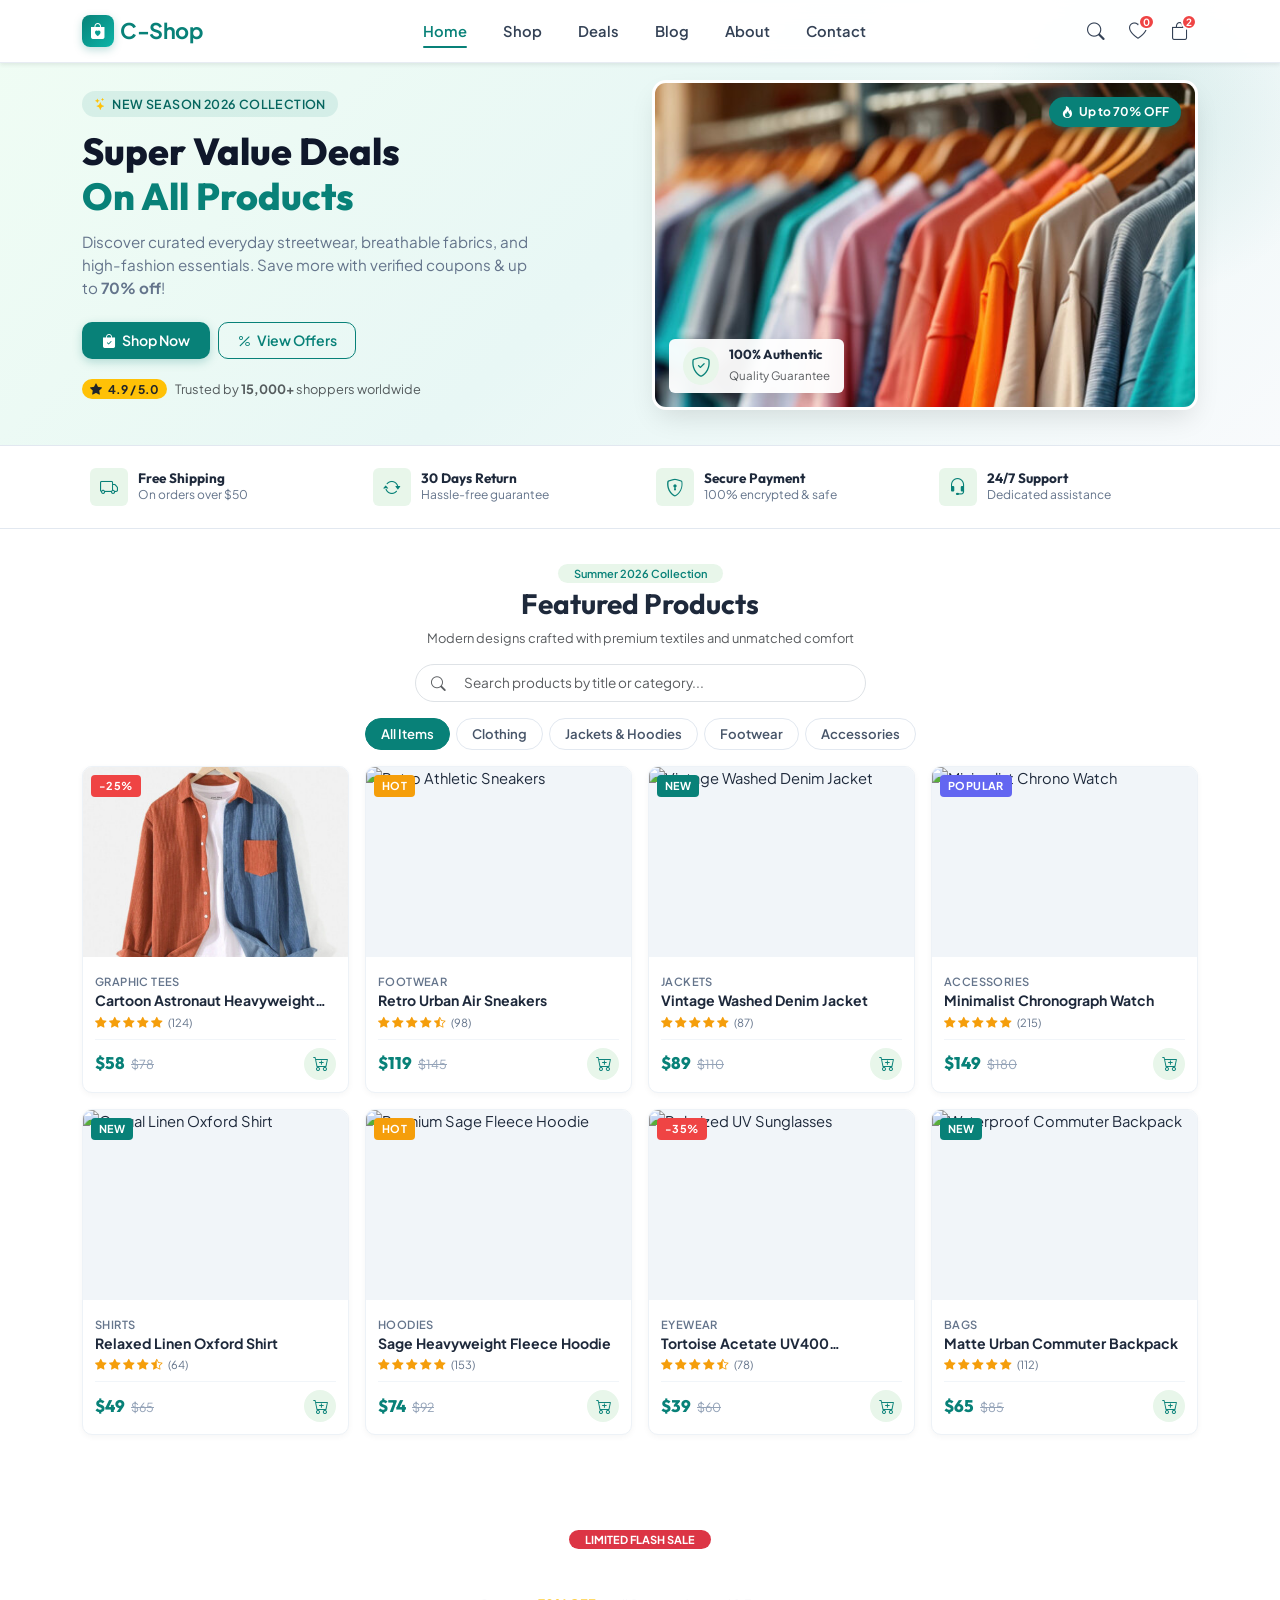
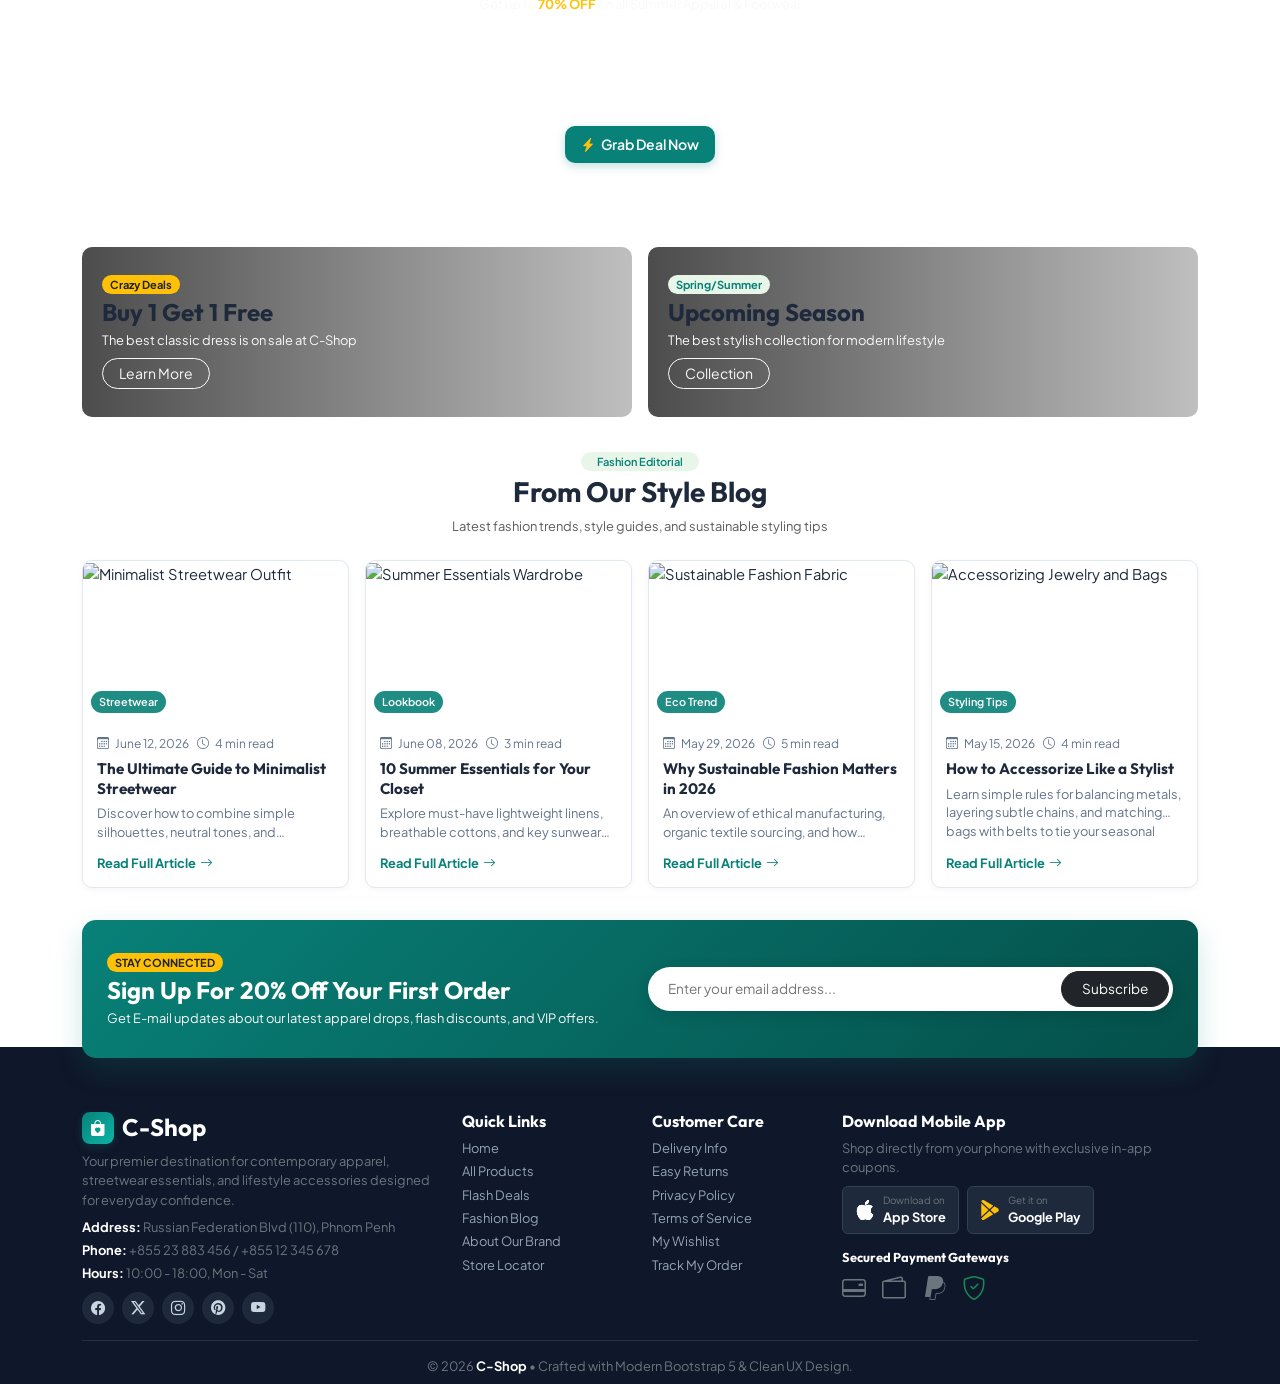
==== commit eacb7008: "feat: add interactive live search modal and in-catalog search" ====
--- a/index.html
+++ b/index.html
@@ -57,8 +57,11 @@
                         </li>
                     </ul>
 
-                    <!-- Action Icons (Wishlist & Cart) -->
+                    <!-- Action Icons (Search, Wishlist & Cart) -->
                     <div class="nav-icons-group ms-lg-2 mt-2 mt-lg-0">
+                        <a href="javascript:void(0)" class="nav-icon-btn" onclick="openSearchModal()" title="Search Products" aria-label="Search">
+                            <i class="bi bi-search"></i>
+                        </a>
                         <a href="javascript:void(0)" class="nav-icon-btn" onclick="openWishlist()" title="Wishlist" aria-label="Wishlist">
                             <i class="bi bi-heart"></i>
                             <span class="nav-badge" id="wishlistCount">0</span>
@@ -198,6 +201,16 @@
             <span class="badge bg-teal-light text-teal px-3 py-1 rounded-pill fw-semibold mb-1">Summer 2026 Collection</span>
             <h3 class="fw-bold">Featured Products</h3>
             <p class="text-muted small mb-2">Modern designs crafted with premium textiles and unmatched comfort</p>
+        </div>
+
+        <!-- In-Catalog Search Bar -->
+        <div class="row justify-content-center mb-3">
+            <div class="col-12 col-md-6 col-lg-5">
+                <div class="position-relative">
+                    <i class="bi bi-search position-absolute top-50 start-0 translate-middle-y ms-3 text-muted"></i>
+                    <input type="text" id="catalogSearchInput" class="form-control rounded-pill ps-5 pe-4 py-2 border shadow-none" placeholder="Search products by title or category..." onkeyup="handleCatalogSearch(this.value)" style="font-size: 0.85rem;">
+                </div>
+            </div>
         </div>
 
         <!-- Filter Tabs -->
@@ -935,6 +948,46 @@
                                     <i class="bi bi-cart-plus me-1"></i> Add To Cart
                                 </button>
                             </div>
+                        </div>
+                    </div>
+                </div>
+            </div>
+        </div>
+    </div>
+
+    <!-- ==========================================
+         Interactive Live Search Modal
+         ========================================== -->
+    <div class="modal fade" id="searchModal" tabindex="-1" aria-hidden="true">
+        <div class="modal-dialog modal-dialog-centered modal-lg">
+            <div class="modal-content search-modal-box border-0">
+                <div class="modal-body p-4">
+                    <div class="d-flex align-items-center justify-content-between mb-3">
+                        <h6 class="fw-bold mb-0 text-dark"><i class="bi bi-search text-teal me-2"></i>Search C-Shop Products</h6>
+                        <button type="button" class="btn-close shadow-none" data-bs-dismiss="modal" aria-label="Close"></button>
+                    </div>
+
+                    <div class="position-relative mb-3">
+                        <i class="bi bi-search position-absolute top-50 start-0 translate-middle-y ms-3 text-teal fs-5"></i>
+                        <input type="text" id="liveSearchInput" class="search-input-field" placeholder="Search by product name, category, or style..." onkeyup="performLiveSearch(this.value)">
+                    </div>
+
+                    <!-- Popular Tags -->
+                    <div class="d-flex flex-wrap align-items-center gap-2 mb-3">
+                        <span class="small text-muted fw-semibold">Popular:</span>
+                        <span class="search-tag-chip" onclick="quickSearchTag('Tee')">Tee</span>
+                        <span class="search-tag-chip" onclick="quickSearchTag('Sneakers')">Sneakers</span>
+                        <span class="search-tag-chip" onclick="quickSearchTag('Denim')">Denim</span>
+                        <span class="search-tag-chip" onclick="quickSearchTag('Watch')">Watch</span>
+                        <span class="search-tag-chip" onclick="quickSearchTag('Hoodie')">Hoodie</span>
+                        <span class="search-tag-chip" onclick="quickSearchTag('Sunglasses')">Sunglasses</span>
+                    </div>
+
+                    <!-- Live Results Box -->
+                    <div id="liveSearchResults" class="overflow-auto" style="max-height: 300px;">
+                        <div class="text-center py-4 text-muted small">
+                            <i class="bi bi-search fs-3 text-secondary d-block mb-1"></i>
+                            Type in a keyword above to find items instantly.
                         </div>
                     </div>
                 </div>
@@ -1334,14 +1387,93 @@
         }
 
         // Search Filter
-        function filterBySearch() {
-            const input = document.getElementById('navbarSearchInput').value.toLowerCase();
+        // Live Search Modal Controller
+        function openSearchModal() {
+            const modalEl = document.getElementById('searchModal');
+            const modal = new bootstrap.Modal(modalEl);
+            modal.show();
+            setTimeout(() => {
+                const input = document.getElementById('liveSearchInput');
+                if (input) {
+                    input.focus();
+                    input.value = '';
+                    performLiveSearch('');
+                }
+            }, 300);
+        }
+
+        function quickSearchTag(tag) {
+            const input = document.getElementById('liveSearchInput');
+            if (input) {
+                input.value = tag;
+                performLiveSearch(tag);
+            }
+        }
+
+        function performLiveSearch(query) {
+            const resultsEl = document.getElementById('liveSearchResults');
+            const term = query.trim().toLowerCase();
+
+            if (!term) {
+                resultsEl.innerHTML = `
+                    <div class="text-center py-4 text-muted small">
+                        <i class="bi bi-search fs-3 text-secondary d-block mb-1"></i>
+                        Type in a keyword above to find items instantly.
+                    </div>
+                `;
+                return;
+            }
+
+            const matches = productsDB.filter(p => 
+                p.title.toLowerCase().includes(term) || 
+                p.category.toLowerCase().includes(term) ||
+                p.desc.toLowerCase().includes(term)
+            );
+
+            if (matches.length === 0) {
+                resultsEl.innerHTML = `
+                    <div class="text-center py-4 text-muted small">
+                        <i class="bi bi-emoji-frown fs-3 text-secondary d-block mb-1"></i>
+                        No products found matching "<strong>${query}</strong>". Try searching for "Tee", "Sneakers", or "Jacket".
+                    </div>
+                `;
+                return;
+            }
+
+            resultsEl.innerHTML = matches.map(p => `
+                <div class="search-result-item" onclick="selectSearchResult(${p.id})">
+                    <img src="${p.image}" alt="${p.title}" class="search-result-img">
+                    <div class="flex-grow-1">
+                        <div class="small fw-bold text-dark mb-0">${p.title}</div>
+                        <span class="badge bg-light text-muted border text-uppercase" style="font-size: 0.62rem;">${p.category}</span>
+                    </div>
+                    <div class="text-end">
+                        <div class="text-teal fw-bold">$${p.price}</div>
+                        <span class="small text-muted text-decoration-line-through" style="font-size: 0.72rem;">$${p.oldPrice}</span>
+                    </div>
+                </div>
+            `).join('');
+        }
+
+        function selectSearchResult(id) {
+            const searchModalEl = document.getElementById('searchModal');
+            const searchModal = bootstrap.Modal.getInstance(searchModalEl);
+            if (searchModal) searchModal.hide();
+            openQuickView(id);
+        }
+
+        // In-Catalog Live Filter Search
+        function handleCatalogSearch(term) {
+            const input = term.toLowerCase();
             const items = document.querySelectorAll('.product-item');
+            let matchCount = 0;
+
             items.forEach(item => {
                 const title = item.querySelector('.product-title').innerText.toLowerCase();
                 const cat = item.querySelector('.category-name').innerText.toLowerCase();
                 if (title.includes(input) || cat.includes(input)) {
                     item.style.display = 'block';
+                    matchCount++;
                 } else {
                     item.style.display = 'none';
                 }
--- a/Style.css
+++ b/Style.css
@@ -1,6 +1,5 @@
 /* ==========================================
    C-Shop Modern E-Commerce Stylesheet
-   (Clean, Proportional & Mobile App Bar)
    ========================================== */
 
 @import url('https://fonts.googleapis.com/css2?family=Outfit:wght@400;500;600;700;800&family=Plus+Jakarta+Sans:wght@300;400;500;600;700&display=swap');
@@ -183,12 +182,12 @@
 .nav-icons-group {
     display: flex;
     align-items: center;
-    gap: 8px;
+    gap: 6px;
 }
 
 .nav-icon-btn {
-    width: 38px;
-    height: 38px;
+    width: 36px;
+    height: 36px;
     border-radius: 50%;
     background-color: transparent;
     border: none;
@@ -196,7 +195,7 @@
     display: flex;
     align-items: center;
     justify-content: center;
-    font-size: 1.15rem;
+    font-size: 1.1rem;
     position: relative;
     cursor: pointer;
     transition: var(--transition);
@@ -211,8 +210,8 @@
 
 .nav-badge {
     position: absolute;
-    top: 2px;
-    right: 2px;
+    top: 1px;
+    right: 1px;
     background-color: var(--accent-red);
     color: white;
     font-size: 0.62rem;
@@ -228,7 +227,75 @@
 }
 
 /* ==========================================
-   Mobile Bottom Navigation Bar (Phone Bottom Bar)
+   Search Overlay / Modal Styles
+   ========================================== */
+.search-modal-box {
+    border-radius: var(--radius-lg);
+    overflow: hidden;
+    border: 1px solid var(--border-color);
+    box-shadow: 0 20px 40px rgba(0, 0, 0, 0.15);
+}
+
+.search-input-field {
+    border: 2px solid var(--border-color);
+    border-radius: 30px;
+    padding: 10px 20px 10px 45px;
+    font-size: 0.95rem;
+    transition: var(--transition);
+    width: 100%;
+}
+
+.search-input-field:focus {
+    border-color: var(--primary);
+    box-shadow: 0 0 0 4px rgba(8, 129, 120, 0.15);
+    outline: none;
+}
+
+.search-result-item {
+    display: flex;
+    align-items: center;
+    gap: 12px;
+    padding: 10px;
+    border-radius: var(--radius-sm);
+    text-decoration: none;
+    color: var(--dark);
+    transition: var(--transition);
+    border-bottom: 1px solid #f1f5f9;
+}
+
+.search-result-item:hover {
+    background-color: #f8fafc;
+    transform: translateX(4px);
+    color: var(--primary);
+}
+
+.search-result-img {
+    width: 48px;
+    height: 48px;
+    border-radius: 6px;
+    object-fit: cover;
+}
+
+.search-tag-chip {
+    background-color: #f1f5f9;
+    color: #475569;
+    font-size: 0.78rem;
+    font-weight: 600;
+    padding: 4px 12px;
+    border-radius: 20px;
+    text-decoration: none;
+    display: inline-block;
+    cursor: pointer;
+    transition: var(--transition);
+}
+
+.search-tag-chip:hover {
+    background-color: var(--primary-light);
+    color: var(--primary);
+}
+
+/* ==========================================
+   Mobile Bottom Navigation Bar (Phone App Bar)
    ========================================== */
 .mobile-bottom-nav {
     display: none;
@@ -265,11 +332,11 @@
     border-radius: 8px;
     position: relative;
     transition: var(--transition);
-    min-width: 50px;
+    min-width: 48px;
 }
 
 .mobile-nav-item i {
-    font-size: 1.25rem;
+    font-size: 1.2rem;
     margin-bottom: 2px;
     transition: transform 0.2s ease;
 }
@@ -285,7 +352,7 @@
 .mobile-nav-badge {
     position: absolute;
     top: 0;
-    right: 8px;
+    right: 6px;
     background-color: var(--accent-red);
     color: white;
     font-size: 0.58rem;
@@ -449,14 +516,14 @@
 }
 
 /* ==========================================
-   Category Filter Tabs
+   Category Filter Tabs & In-Catalog Search
    ========================================== */
 .category-filter-pills {
     display: flex;
     flex-wrap: wrap;
     justify-content: center;
     gap: 6px;
-    margin-bottom: 22px;
+    margin-bottom: 16px;
 }
 
 .filter-btn {
@@ -478,7 +545,7 @@
 }
 
 /* ==========================================
-   Product Cards (Proportional & 2 in a Row on Mobile)
+   Product Cards
    ========================================== */
 .product-card {
     background: #ffffff;
@@ -1068,22 +1135,20 @@
     .hero-banner-card img {
         height: 280px;
     }
-    /* Hide top nav collapse on mobile if using bottom nav */
     .navbar .navbar-collapse {
         display: none !important;
     }
     .navbar-toggler {
         display: none !important;
     }
-    /* Show mobile bottom app bar */
     .mobile-bottom-nav {
         display: block !important;
     }
     body {
-        padding-bottom: 65px; /* Extra space for fixed bottom bar */
+        padding-bottom: 65px;
     }
     .back-to-top {
-        bottom: 75px; /* Float above the bottom app bar */
+        bottom: 75px;
         right: 16px;
     }
     .toast-container-custom {
@@ -1114,7 +1179,7 @@
         height: 240px;
     }
 
-    /* Make product cards small & compact for 2-in-a-row on mobile */
+    /* Product cards 2 in a row */
     .product-card .img-wrapper {
         height: 135px !important;
     }
@@ -1150,7 +1215,7 @@
         left: 6px !important;
     }
     .card-action-overlay {
-        opacity: 1 !important; /* Always visible on touch screens */
+        opacity: 1 !important;
         transform: translateX(0) !important;
         top: 6px !important;
         right: 6px !important;
@@ -1162,7 +1227,7 @@
         font-size: 0.72rem !important;
     }
 
-    /* Blog cards compact 2-in-a-row on mobile */
+    /* Blog cards 2 in a row */
     .blog-img-wrap {
         height: 110px !important;
     }
@@ -1186,7 +1251,7 @@
         font-size: 0.72rem !important;
     }
 
-    /* Sub Promo Banners 2 in a row on mobile */
+    /* Sub Promo Banners 2 in a row */
     .sub-banner-card {
         min-height: 130px !important;
         padding: 12px !important;
@@ -1203,7 +1268,7 @@
         padding: 2px 8px !important;
     }
 
-    /* Feature trust boxes 2 in a row */
+    /* Feature trust boxes */
     .feature-box {
         padding: 4px !important;
     }
